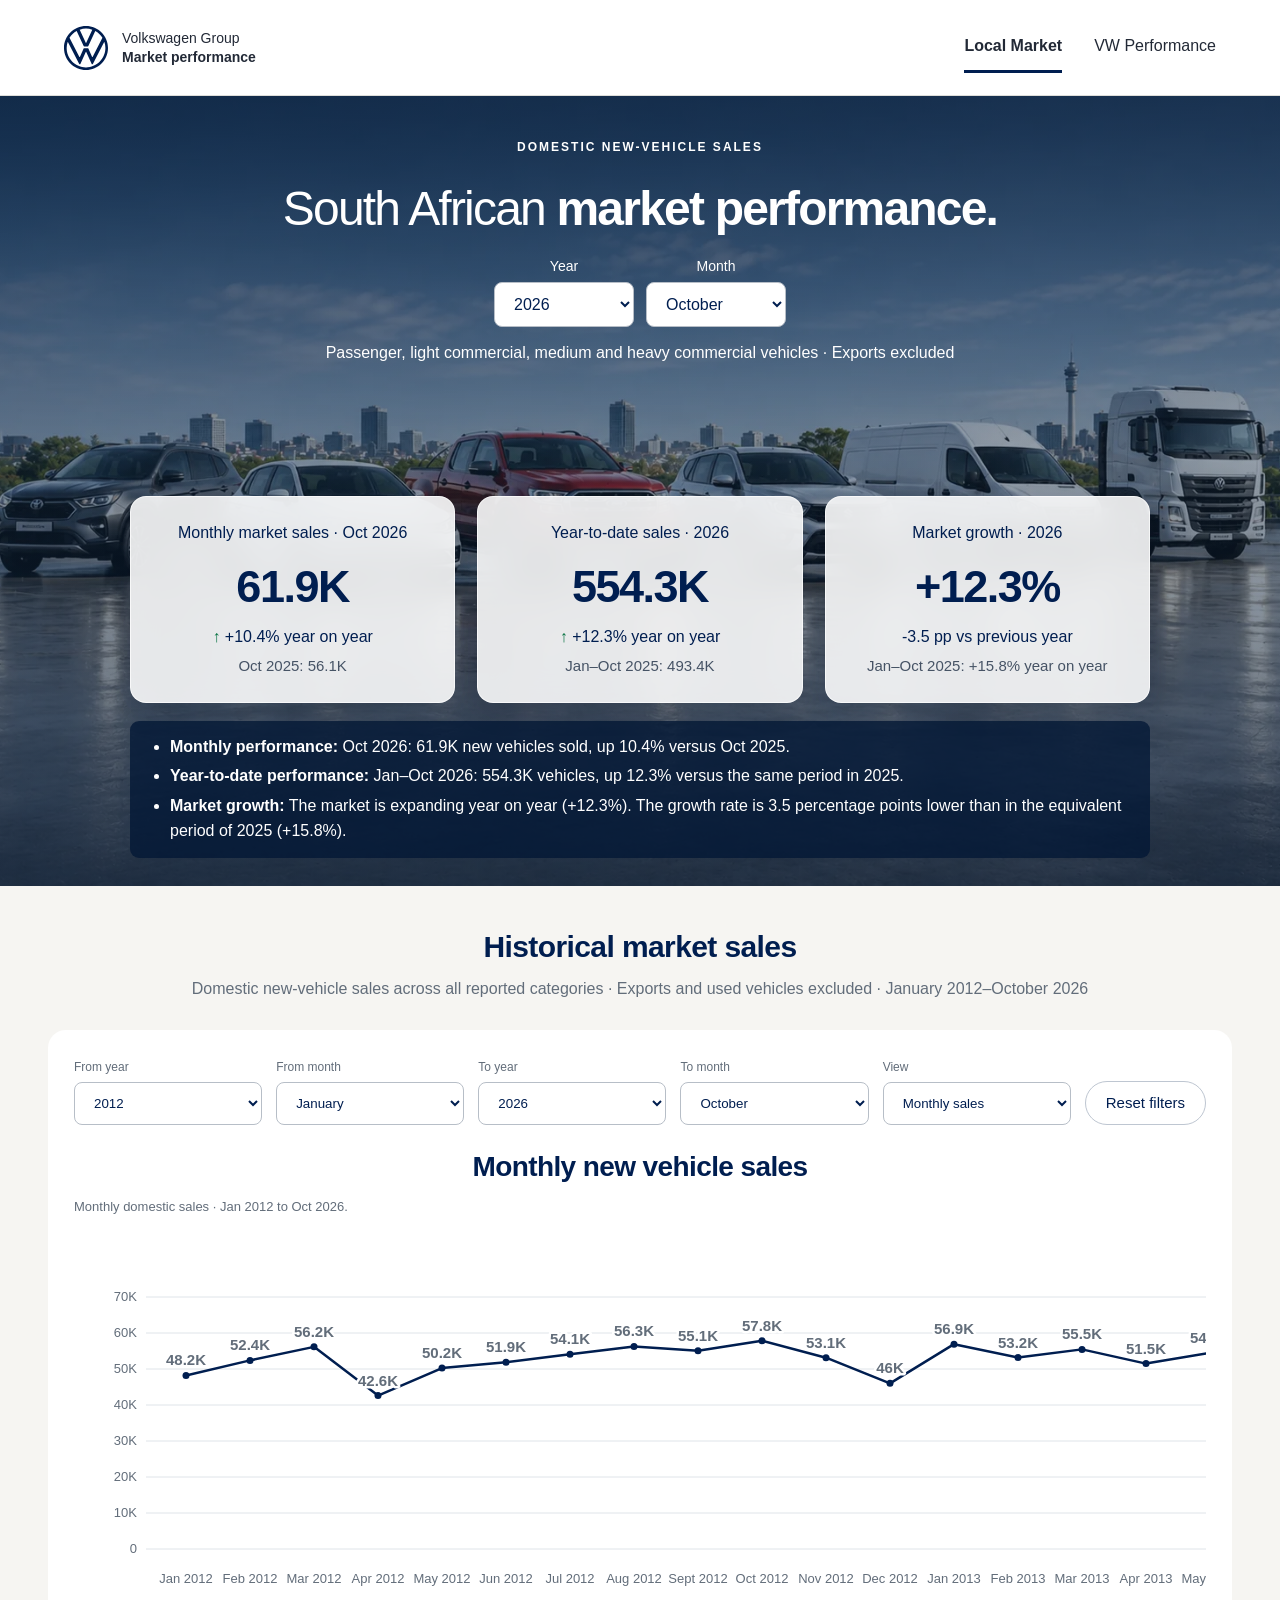
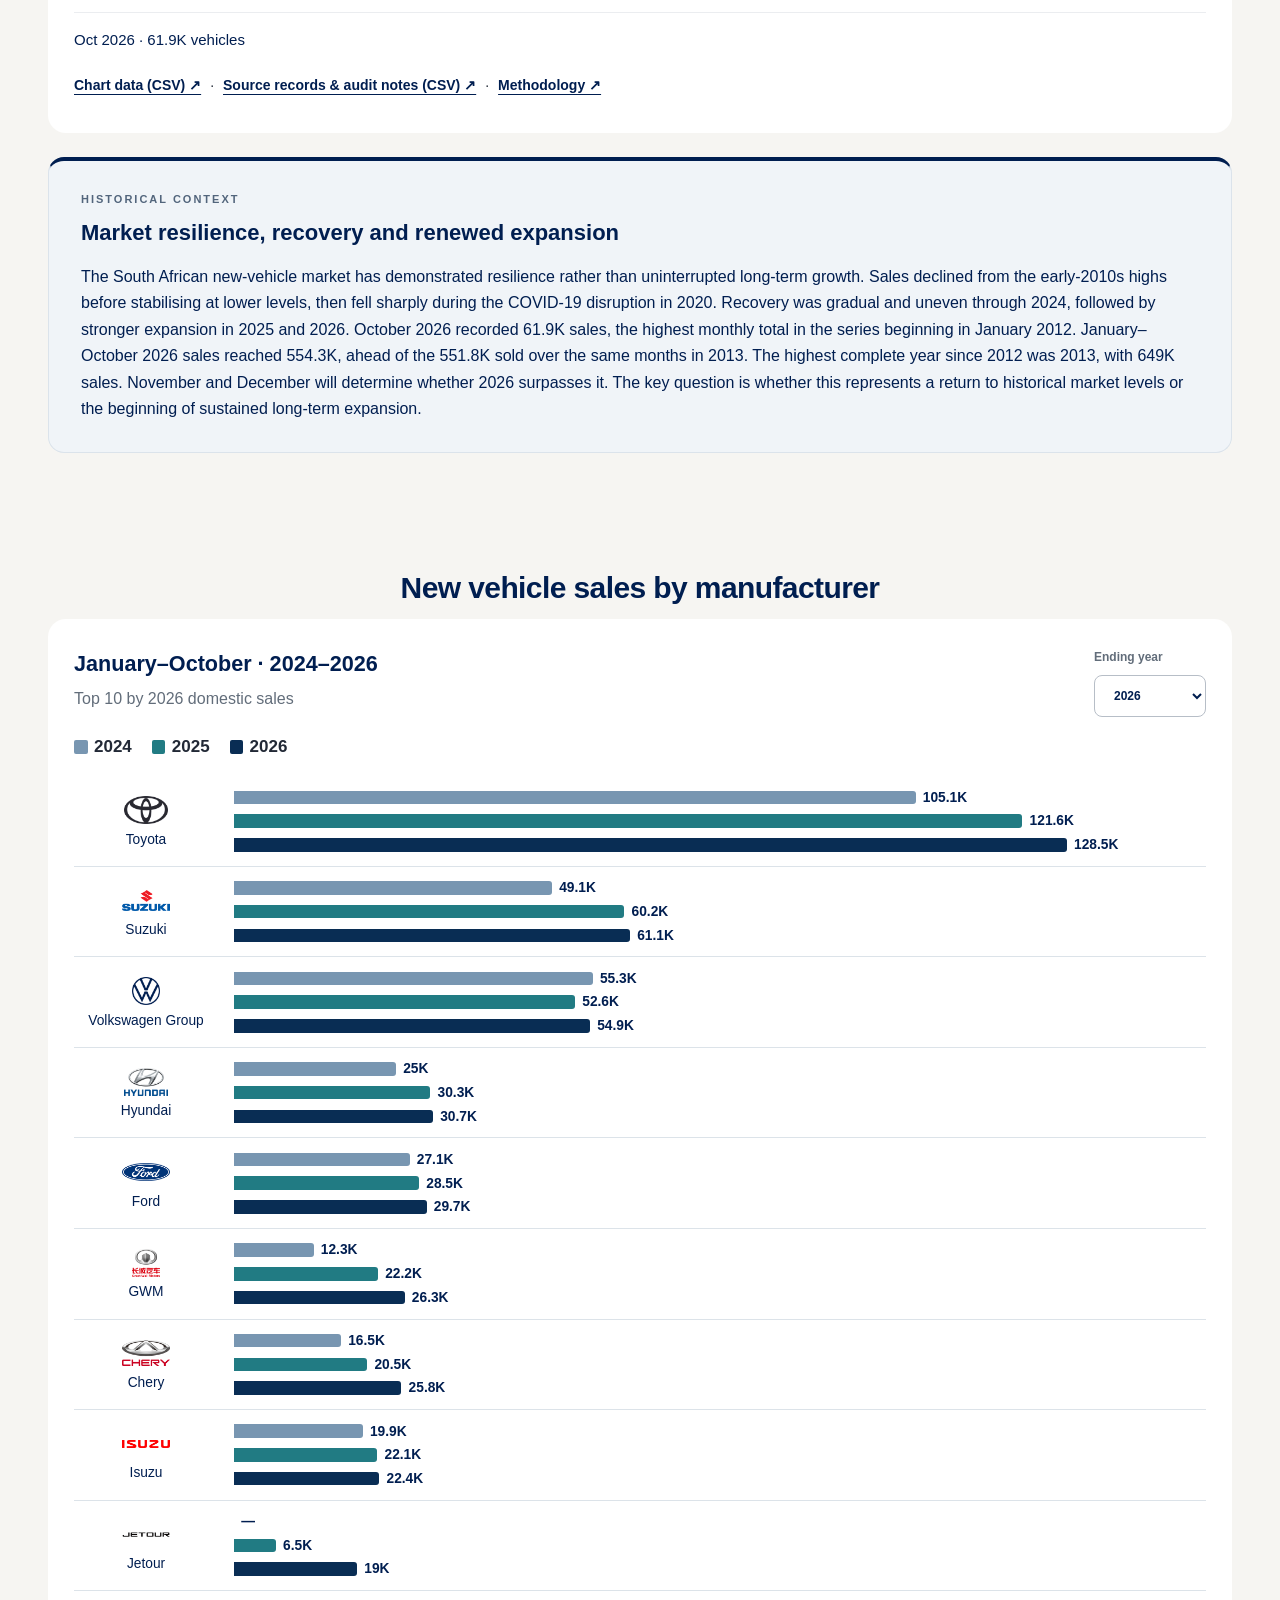
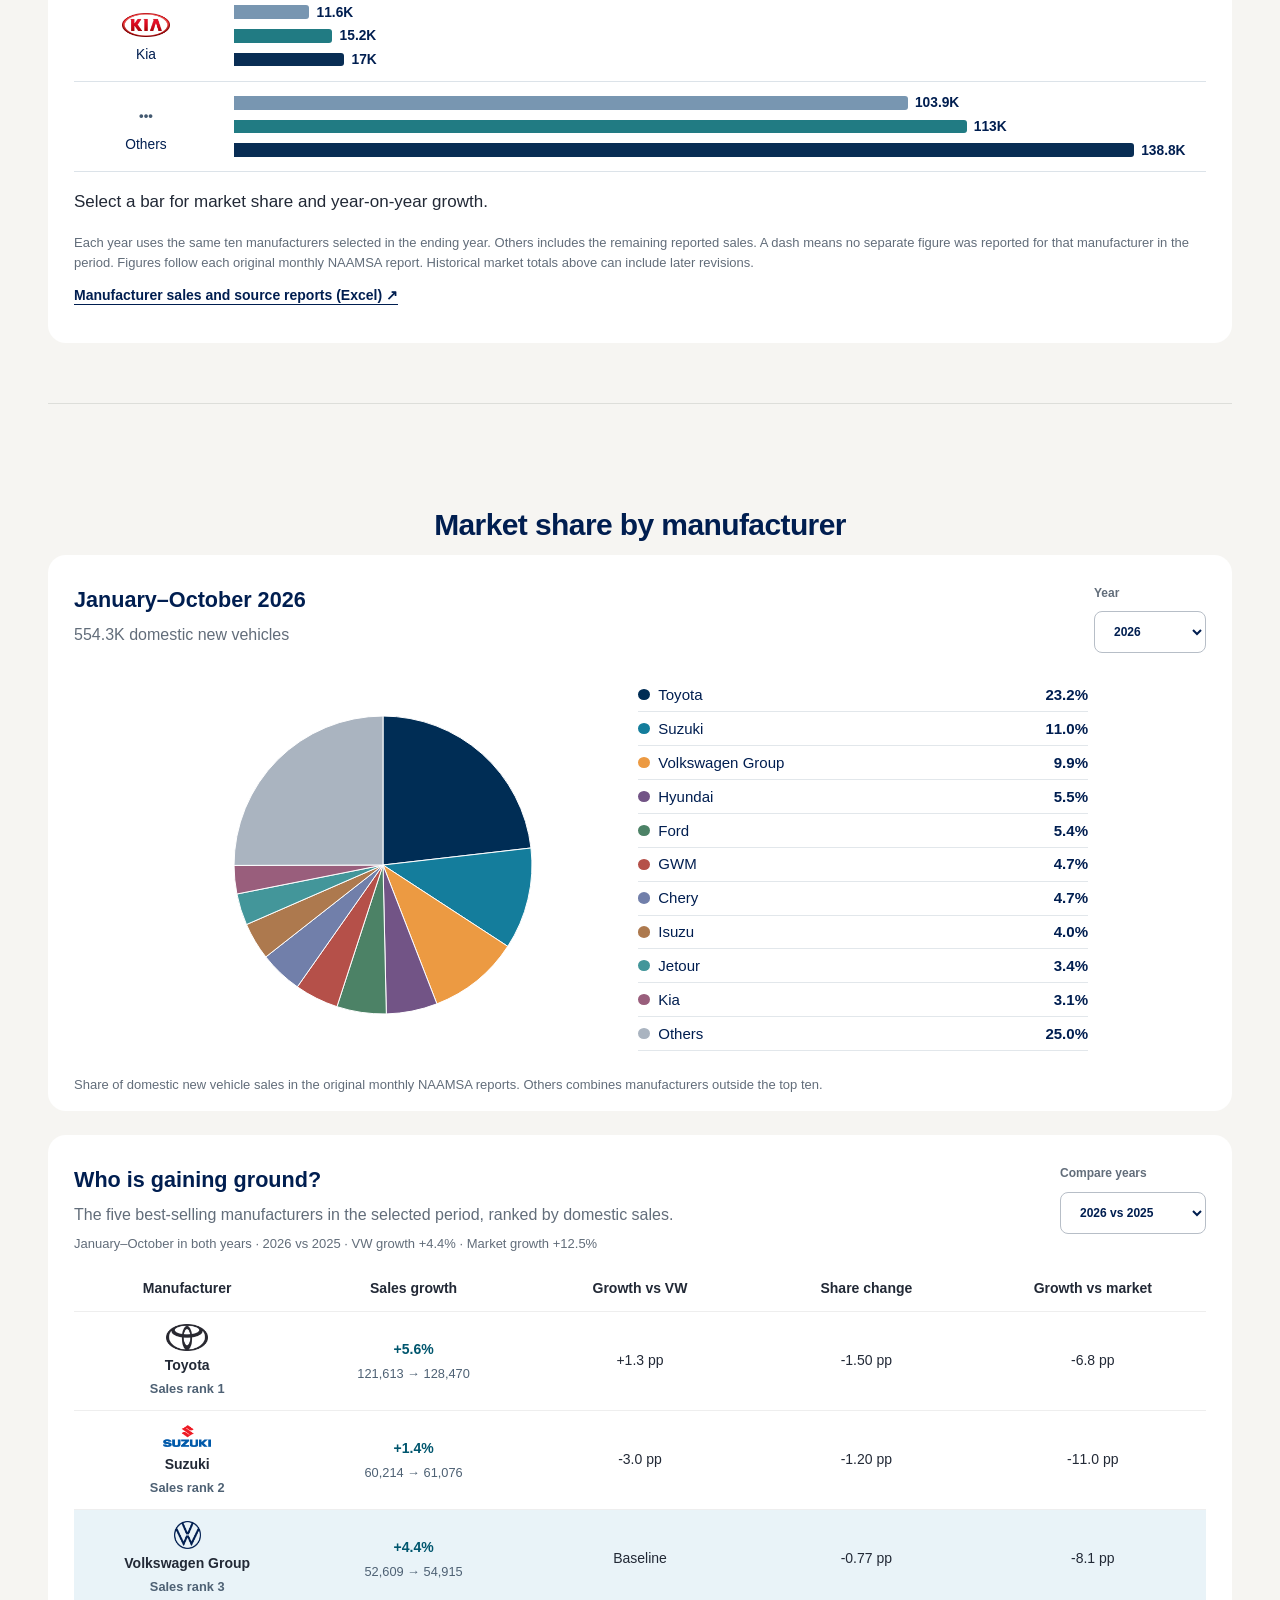
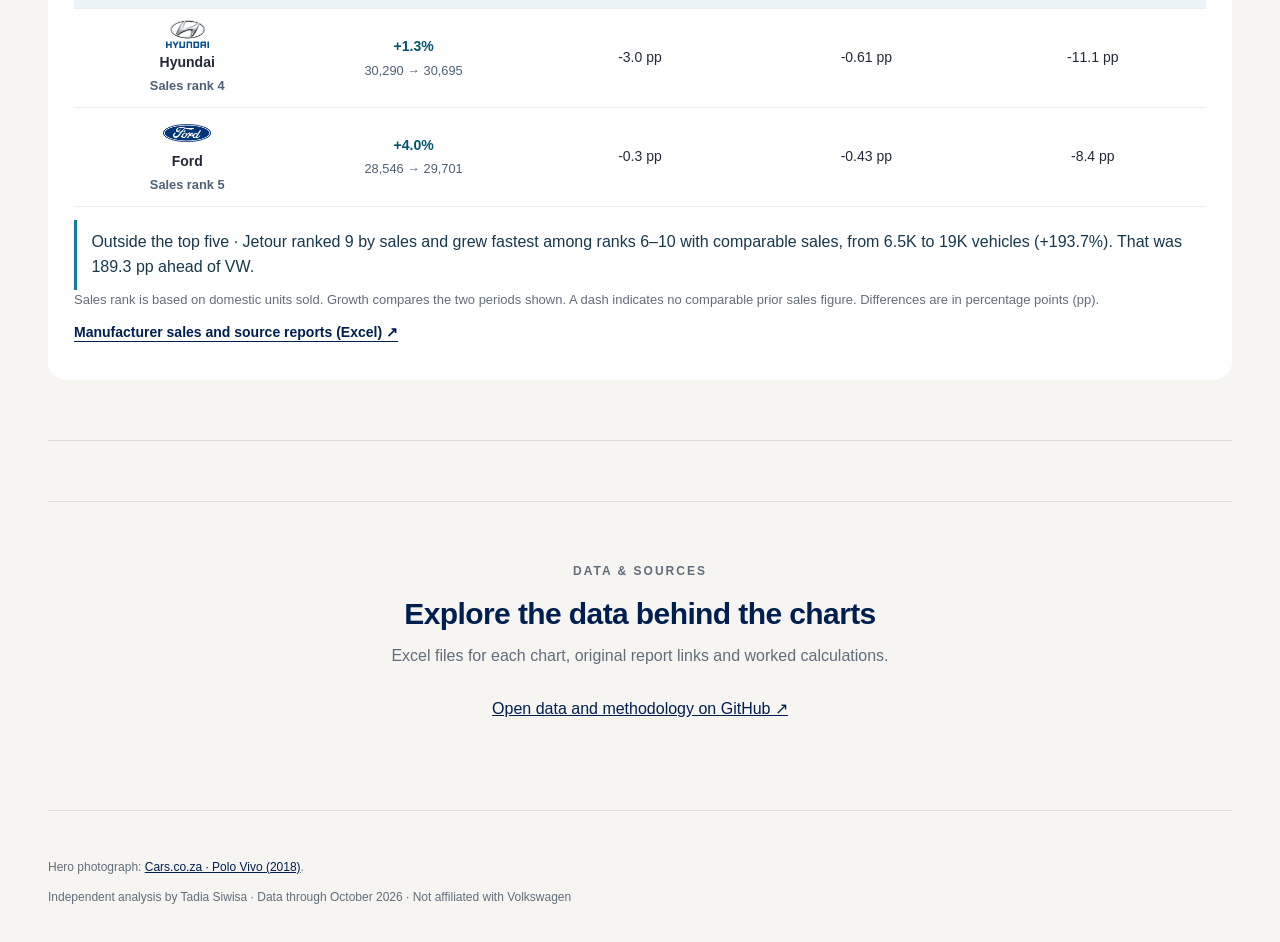
==== dashboard/index.html @ 86c9a6d9 "Refresh the chart script URL for the annual label update" ====
<!DOCTYPE html>

<html lang="en"><head><meta charset="utf-8"/><meta content="width=device-width,initial-scale=1" name="viewport"/><title>Volkswagen Group SA | Domestic sales</title><meta content="South African domestic vehicle sales dashboard, January–October 2025 and 2026." name="description"/><link href="style.css?v=20261116-r7" rel="stylesheet"/><link href="market.css?v=20261120-r2" rel="stylesheet"/><link rel="stylesheet" href="manufacturers.css?v=three-years"/><link rel="stylesheet" href="local-share.css?v=2"/></head><body>
<header><a class="identity" href="#market"><img alt="Volkswagen" class="vw-mark" height="44" src="assets/vw-logo.svg" width="44"/><span>Volkswagen Group<br/><b>Market performance</b></span></a><nav aria-label="Dashboard views"><a class="active" href="#market" id="localTab">Local Market</a><a href="#overview" id="vwTab">VW Performance</a></nav></header>
<main><section id="market" aria-labelledby="marketTitle"><div class="intro market-hero"><div class="eyebrow">DOMESTIC NEW-VEHICLE SALES</div><div class="heading"><h1 id="marketTitle">South African <strong>market performance.</strong></h1></div><label class="market-month-label">KPI month<select id="marketMonth" aria-label="Market KPI month"></select></label><p class="scope">Passenger, light commercial, medium and heavy commercial vehicles · Exports excluded</p><div id="marketKpis" class="kpis" aria-live="polite"></div><ul id="marketTakeaway" class="takeaway" aria-live="polite"></ul></div><h2 class="market-section-heading">Historical market sales</h2><p class="sub market-description">Domestic new-vehicle sales across all reported categories · Exports and used vehicles excluded · January 2012–October 2026</p><div class="chart-card" id="marketPanel"><div class="market-controls"><label>From year<select id="marketStart" aria-label="Market start year"></select></label><label>From month<select id="marketStartMonth" aria-label="Market start month"></select></label><label>To year<select id="marketEnd" aria-label="Market end year"></select></label><label>To month<select id="marketEndMonth" aria-label="Market end month"></select></label><label>View<select id="marketMode"><option value="monthly">Monthly sales</option><option value="annual">Annual sales</option></select></label><button type="button" id="marketReset">Reset filters</button></div><h2 id="marketChartTitle" class="chart-title">Monthly new vehicle sales</h2><p class="source" id="marketChartNote">Loading historical data…</p><div id="marketChart" class="chart" aria-label="Historical market sales chart"></div><p id="marketReadout" class="readout" aria-live="polite">Select a chart observation for its exact value.</p><p class="chart-data-link"><a href="assets/market-sales-2012-2026.csv" download>Chart data (CSV) ↗</a> · <a href="assets/market-provenance-2012-2026.csv" download>Source records &amp; audit notes (CSV) ↗</a> · <a href="https://github.com/Tadia-Siwisa/VW-Peformance-Dashboard/blob/main/notes/Methodology.md#9-historical-all-market-working-series-20122026">Methodology ↗</a></p></div><aside class="insight-tile sales-insights"><div class="eyebrow">HISTORICAL CONTEXT</div><h3>Market resilience, recovery and renewed expansion</h3><p>The South African new-vehicle market has demonstrated resilience rather than uninterrupted long-term growth. Sales declined from the early-2010s highs before stabilising at lower levels, then fell sharply during the COVID-19 disruption in 2020. Recovery was gradual and uneven through 2024, followed by stronger expansion in 2025 and 2026. October 2026 recorded 61.9K sales, the highest monthly total in the series beginning in January 2012. January–October 2026 sales reached 554.3K, ahead of the 551.8K sold over the same months in 2013. The highest complete year since 2012 was 2013, with 649K sales. November and December will determine whether 2026 surpasses it. The key question is whether this represents a return to historical market levels or the beginning of sustained long-term expansion.</p></aside>
<section id="manufacturers" aria-labelledby="manufacturerTitle">
  <h2 class="market-section-heading" id="manufacturerTitle">New vehicle sales by manufacturer</h2>
  <div class="chart-card manufacturer-card">
    <div class="manufacturer-controls">
      <div><h3 id="manufacturerPeriod">Domestic new vehicle sales</h3><p id="manufacturerTotal" class="sub" aria-live="polite"></p></div>
      <label for="manufacturerYear">Ending year<select id="manufacturerYear" disabled></select></label>
    </div>
    <div id="manufacturerLegend" aria-label="Comparison years"></div>
    <ol id="manufacturerBars" aria-label="Top ten manufacturers by domestic sales, followed by Others"></ol>
    <p id="manufacturerDetail" aria-live="polite"></p>
    <p class="source">Each year uses the same ten manufacturers selected in the ending year. Others includes the remaining reported sales. A dash means no separate figure was reported for that manufacturer in the period. Figures follow each original monthly NAAMSA report. Historical market totals above can include later revisions.</p>
    <p class="chart-data-link"><a href="assets/manufacturer-sales.xlsx" download>Manufacturer sales and source reports (Excel) ↗</a></p>
  </div>
</section>
<section id="share" aria-labelledby="localShareTitle">
  <h2 id="localShareTitle" class="market-section-heading">Market share by manufacturer</h2>
  <div class="chart-card">
    <div class="manufacturer-controls"><div><h3 id="sharePeriod">Domestic market share</h3><p class="sub" id="shareTotal" aria-live="polite"></p></div><label for="shareYear">Year<select id="shareYear" disabled></select></label></div>
    <div class="share-layout"><svg id="localPie" viewBox="0 0 200 200" role="img"></svg><ul id="localShareLegend" aria-label="Manufacturer shares and sales"></ul></div>
    <p class="source">Share of domestic new vehicle sales in the original monthly NAAMSA reports. Others combines manufacturers outside the top ten.</p>
  </div>
  <div id="competitors" class="chart-card gaining-card">
    <div class="manufacturer-controls"><div><h3>Who is gaining ground?</h3><p class="sub">The five best-selling manufacturers in the selected period, ranked by domestic sales.</p></div><label for="gainingYears">Compare years<select id="gainingYears" disabled></select></label></div>
    <p class="source" id="gainingBenchmark" aria-live="polite"></p>
    <div class="growth-table-scroll"><table id="gainingTable"><thead><tr><th scope="col">Manufacturer</th><th scope="col">Sales growth</th><th scope="col">Growth vs VW</th><th scope="col">Share change</th><th scope="col">Growth vs market</th></tr></thead><tbody></tbody></table></div>
    <p id="competitorWatch" class="source" aria-live="polite"></p>
    <p class="source">Sales rank is based on domestic units sold. Growth compares the two periods shown. A dash indicates no comparable prior sales figure. Differences are in percentage points (pp).</p>
    <p class="chart-data-link"><a href="assets/manufacturer-sales.xlsx" download>Manufacturer sales and source reports (Excel) ↗</a></p>
  </div>
</section></section>
<section class="intro" id="overview"><div class="eyebrow">SOUTH AFRICA · DOMESTIC NEW-VEHICLE SALES</div><div class="heading"><h1>Current <strong>performance.</strong></h1><div class="year-controls"><label>Year <select id="vwKpiYear"></select></label><label>Month <select id="month" aria-label="KPI month"></select></label></div></div><p class="scope">Passenger, light commercial and commercial vehicles · Exports excluded</p><div class="kpis" id="kpis"></div><ul aria-live="polite" class="takeaway" id="takeaway"></ul></section>
<div class="jump"><a href="#sales">Sales trend</a><a href="#models">Models</a><a href="#growth">Growth</a><a href="#competitors">Competitor growth</a><a href="#conclusion">Conclusion</a></div>
<section id="sales"><div class="eyebrow">01 / OVERALL PERFORMANCE</div><div class="chart-card"><h2 class="chart-title">Monthly domestic sales</h2><p class="sub">Volkswagen Group SA domestic new-vehicle sales · Passenger, light commercial and commercial vehicles · Exports excluded</p><div class="year-controls"><label id="vwSalesYearLabel">Year <select id="vwSalesYear"></select></label></div><p class="source" id="salesModeNote"></p><div class="chart" id="salesChart"></div><p aria-live="polite" id="salesReadout"></p><p class="chart-data-link"><a href="assets/manufacturer-sales.xlsx" download>Data sources <span aria-hidden="true">↗</span></a> <span class="chart-data-hint">Excel (.xlsx)</span></p></div><aside aria-labelledby="salesInsightsTitle" class="insight-tile sales-insights">
<div class="eyebrow">2026 INSIGHTS · COMPARED WITH 2025</div>
<div class="insight-summary"><div><h3 id="salesInsightsTitle">A weaker start, but more vehicles sold overall</h3><p>Volkswagen Group SA sold <strong>54.9K vehicles</strong> in January–October 2026, compared with <strong>52.6K</strong> in 2025. Gains from March onward more than offset the January–February shortfall.</p></div><div class="insight-stat"><strong>+4.4%</strong><span>January–October sales</span><small>2.3K more vehicles</small></div></div>
<div class="insight-explanations">
<article><span class="insight-label">JANUARY · POSSIBLE CONTEXT</span><h4>Why was 2025’s starting point stronger?</h4><p>VW entered 2025 with a recently refreshed range and lower interest rates following late-2024 cuts. These could have supported purchases, but their contribution to January sales is unquantified. The weaker January 2026 start remains unexplained.</p><a href="https://www.vw.co.za/en/volkswagen-experience/newsroom/volkswagen-introduces-refreshed-polo-vivo.html" rel="noopener" target="_blank">VW product update ↗</a> <a href="https://www.resbank.co.za/en/home/publications/publication-detail-pages/statements/monetary-policy-statements/2024/Statement-of-the-Monetary-Policy-Committee-September-20241" rel="noopener" target="_blank">SARB decision ↗</a></article>
<article><span class="insight-label">APRIL · SUPPORTED CONTEXT</span><h4>Why does April stand out?</h4><p>Public holidays reduce selling opportunities; naamsa documented fewer selling days in April 2025. VW also paused Kariega production from 14 April to 12 May 2025. The shutdown may have compounded the low sales level, but its domestic-sales impact is not established.</p><a href="https://raw.githubusercontent.com/Tadia-Siwisa/VW-Peformance-Dashboard/main/data/charts/03_Growth_comparison_2024-2026.xlsx" download>Domestic sales Excel data ↗</a> <a href="https://www.vw.co.za/en/volkswagen-experience/newsroom/plant-kariega-to-undergo-preparations-for-ao-suv-entry-production.html" rel="noopener" target="_blank">VW shutdown announcement ↗</a></article>
</div>
<p class="insight-footnote">Checked against naamsa’s January–October 2025 and 2026 reports on 11 November 2026. Totals sum verified, as-published monthly VW sales. <a href="https://github.com/Tadia-Siwisa/VW-Peformance-Dashboard/blob/main/notes/Methodology.md">Verification and revision notes ↗</a></p>
</aside>
<div class="chart-card" id="annual-sales"><h2 class="chart-title">Annual domestic sales</h2><p class="sub">Volkswagen Group SA · Full calendar years · Exports excluded</p><div class="chart" id="annualSalesChart"></div><p aria-live="polite" id="annualSalesReadout"></p><p class="source">April 2020 contributes zero VW sales. Other manufacturers account for all 574 domestic sales reported that month.</p></div>
<aside aria-labelledby="annualInsightsTitle" class="insight-tile sales-insights">
<div class="eyebrow">ANNUAL SALES · 2012–2025</div>
<div class="insight-summary"><div><h3 id="annualInsightsTitle">Domestic sales fell each year after the 2021 rebound</h3><p>VW Group SA sold <strong>71.6K vehicles in 2021</strong>, up from 63.5K in 2020. Sales then fell for four consecutive years, reaching <strong>63.7K in 2025</strong>, just 185 vehicles above the 2020 total.</p></div><div class="insight-stat"><strong>−41.3%</strong><span>2025 sales versus 2012</span><small>44.7K fewer vehicles</small></div></div>
<p>Over the same period, total market sales fell 4.3%, from 623.9K vehicles in 2012 to 597.1K in 2025. VW’s share fell from 17.37% to 10.66%.</p>
<details><summary>View sales and market share by year</summary><div style="overflow-x:auto"><table style="width:100%;text-align:right;font-variant-numeric:tabular-nums"><thead><tr><th scope="col">Year</th><th scope="col">VW sales</th><th scope="col">Market sales</th><th scope="col">VW share</th></tr></thead><tbody><tr><th scope="row">2012</th><td>108,385</td><td>623,913</td><td>17.37%</td></tr><tr><th scope="row">2013</th><td>111,723</td><td>648,953</td><td>17.22%</td></tr><tr><th scope="row">2014</th><td>107,809</td><td>644,414</td><td>16.73%</td></tr><tr><th scope="row">2015</th><td>98,180</td><td>617,681</td><td>15.89%</td></tr><tr><th scope="row">2016</th><td>86,575</td><td>547,545</td><td>15.81%</td></tr><tr><th scope="row">2017</th><td>86,960</td><td>557,702</td><td>15.59%</td></tr><tr><th scope="row">2018</th><td>89,886</td><td>552,227</td><td>16.28%</td></tr><tr><th scope="row">2019</th><td>89,352</td><td>536,611</td><td>16.65%</td></tr><tr><th scope="row">2020</th><td>63,482</td><td>380,206</td><td>16.70%</td></tr><tr><th scope="row">2021</th><td>71,577</td><td>464,493</td><td>15.41%</td></tr><tr><th scope="row">2022</th><td>69,801</td><td>529,558</td><td>13.18%</td></tr><tr><th scope="row">2023</th><td>67,456</td><td>531,764</td><td>12.69%</td></tr><tr><th scope="row">2024</th><td>66,486</td><td>515,873</td><td>12.89%</td></tr><tr><th scope="row">2025</th><td>63,667</td><td>597,131</td><td>10.66%</td></tr></tbody></table></div></details>
</aside></section>
<section id="models"><div class="eyebrow">02 / MODEL PERFORMANCE</div><h2>Sales by model</h2><p class="sub">January–October · 2025 versus 2026 · Domestic vehicles sold</p><div class="model-controls"><span>Swipe or use the arrows to explore models</span><div><button aria-label="Previous models" id="modelPrev" type="button"><svg viewBox="0 0 24 24" width="22" height="22" aria-hidden="true"><path d="M19 12H5m7-7-7 7 7 7" fill="none" stroke="currentColor" stroke-width="1.7" stroke-linecap="round" stroke-linejoin="round"/></svg></button><button aria-label="Next models" id="modelNext" type="button"><svg viewBox="0 0 24 24" width="22" height="22" aria-hidden="true"><path d="M5 12h14m-7-7 7 7-7 7" fill="none" stroke="currentColor" stroke-width="1.7" stroke-linecap="round" stroke-linejoin="round"/></svg></button></div></div><p class="source model-limits">Compiled public model figures; the Amarok baseline discrepancy remains unresolved. Select a model figure or Sources to download its numerical input workbook.</p><p class="chart-data-link"><a href="https://raw.githubusercontent.com/Tadia-Siwisa/VW-Peformance-Dashboard/main/data/charts/02_Model_sales_2025-2026.xlsx" download>Chart data <span aria-hidden="true">↗</span></a> <a href="https://raw.githubusercontent.com/Tadia-Siwisa/VW-Peformance-Dashboard/main/data/charts/02_Model_source_inputs_2025-2026.xlsx" download>Data sources <span aria-hidden="true">↗</span></a> <span class="chart-data-hint">Excel (.xlsx)</span></p><div aria-label="Sales by model carousel" class="model-grid" role="region" tabindex="0"><article class="model-card"><span class="top-seller" title="Highest sales among the four models shown">Top seller</span><img alt="Volkswagen Polo Vivo" height="260" loading="lazy" src="assets/polo-vivo.png" width="432"/><h3>Polo Vivo</h3><div class="model-years"><div><span>2025 sales</span><strong><a href="https://raw.githubusercontent.com/Tadia-Siwisa/VW-Peformance-Dashboard/main/data/charts/02_Model_source_inputs_2025-2026.xlsx" download>21.2K</a></strong></div><div><span>2026 sales</span><strong><a href="https://raw.githubusercontent.com/Tadia-Siwisa/VW-Peformance-Dashboard/main/data/charts/02_Model_source_inputs_2025-2026.xlsx" download>22.8K</a></strong></div></div><div class="model-change">Year-on-year change <b class="positive"><a href="https://raw.githubusercontent.com/Tadia-Siwisa/VW-Peformance-Dashboard/main/data/charts/02_Model_source_inputs_2025-2026.xlsx" download>+7.7%</a></b></div><p class="model-status">Passenger hatch; excludes Vivo-Xpress</p><a class="model-source" href="https://raw.githubusercontent.com/Tadia-Siwisa/VW-Peformance-Dashboard/main/data/charts/02_Model_source_inputs_2025-2026.xlsx" download title="Download Excel with model input observations and calculations">Sources</a></article><article class="model-card"><img alt="Volkswagen Polo" height="260" loading="lazy" src="assets/polo.webp" width="432"/><h3>Polo</h3><div class="model-years"><div><span>2025 sales</span><strong><a href="https://raw.githubusercontent.com/Tadia-Siwisa/VW-Peformance-Dashboard/main/data/charts/02_Model_source_inputs_2025-2026.xlsx" download>7.9K</a></strong></div><div><span>2026 sales</span><strong><a href="https://raw.githubusercontent.com/Tadia-Siwisa/VW-Peformance-Dashboard/main/data/charts/02_Model_source_inputs_2025-2026.xlsx" download>8.3K</a></strong></div></div><div class="model-change">Year-on-year change <b class="positive"><a href="https://raw.githubusercontent.com/Tadia-Siwisa/VW-Peformance-Dashboard/main/data/charts/02_Model_source_inputs_2025-2026.xlsx" download>+5.1%</a></b></div><p class="model-status">Hatchback; excludes Polo Sedan</p><a class="model-source" href="https://raw.githubusercontent.com/Tadia-Siwisa/VW-Peformance-Dashboard/main/data/charts/02_Model_source_inputs_2025-2026.xlsx" download title="Download Excel with model input observations and calculations">Sources</a></article><article class="model-card"><img alt="Volkswagen T-Cross" height="260" loading="lazy" src="assets/t-cross.webp" width="432"/><h3>T-Cross</h3><div class="model-years"><div><span>2025 sales</span><strong><a href="https://raw.githubusercontent.com/Tadia-Siwisa/VW-Peformance-Dashboard/main/data/charts/02_Model_source_inputs_2025-2026.xlsx" download>5.6K</a></strong></div><div><span>2026 sales</span><strong><a href="https://raw.githubusercontent.com/Tadia-Siwisa/VW-Peformance-Dashboard/main/data/charts/02_Model_source_inputs_2025-2026.xlsx" download>5.6K</a></strong></div></div><div class="model-change">Year-on-year change <b class="negative"><a href="https://raw.githubusercontent.com/Tadia-Siwisa/VW-Peformance-Dashboard/main/data/charts/02_Model_source_inputs_2025-2026.xlsx" download>-0.6%</a></b></div><p class="model-status">Passenger SUV</p><a class="model-source" href="https://raw.githubusercontent.com/Tadia-Siwisa/VW-Peformance-Dashboard/main/data/charts/02_Model_source_inputs_2025-2026.xlsx" download title="Download Excel with model input observations and calculations">Sources</a></article><article class="model-card"><img alt="Volkswagen Amarok" height="260" loading="lazy" src="assets/amarok.webp" width="432"/><h3>Amarok</h3><div class="model-years"><div><span>2025 sales</span><strong><a href="https://raw.githubusercontent.com/Tadia-Siwisa/VW-Peformance-Dashboard/main/data/charts/02_Model_source_inputs_2025-2026.xlsx" download>3.3K</a></strong></div><div><span>2026 sales</span><strong><a href="https://raw.githubusercontent.com/Tadia-Siwisa/VW-Peformance-Dashboard/main/data/charts/02_Model_source_inputs_2025-2026.xlsx" download>4.1K</a></strong></div></div><div class="model-change">Year-on-year change <b class="positive"><a href="https://raw.githubusercontent.com/Tadia-Siwisa/VW-Peformance-Dashboard/main/data/charts/02_Model_source_inputs_2025-2026.xlsx" download>+24.4%*</a></b></div><p class="model-status">Light commercial vehicle · revision discrepancy*</p><a class="model-source" href="https://raw.githubusercontent.com/Tadia-Siwisa/VW-Peformance-Dashboard/main/data/charts/02_Model_source_inputs_2025-2026.xlsx" download title="Download Excel with model input observations and calculations">Sources</a></article></div><div class="model-ranking"><h3>Model ranking &amp; contribution</h3><p class="source">January–October · Rank among the four models shown, unchanged in both years. Shares use total Volkswagen Group SA sales.</p><div aria-label="Model sales ranking table" class="tablewrap" role="region" tabindex="0"><table class="model-ranking-table"><thead><tr><th colspan="2"></th><th colspan="2" scope="colgroup">2025</th><th colspan="2" scope="colgroup" class="year-divider">2026</th><th></th></tr><tr><th scope="col" class="rank-col">Rank</th><th scope="col" class="model-col">Model</th><th scope="col">Vehicles</th><th scope="col">Group share</th><th scope="col" class="year-divider">Vehicles</th><th scope="col">Group share</th><th scope="col">Change</th></tr></thead><tbody><tr><td class="rank-col">1</td><th scope="row" class="model-col"><img alt="" class="model-thumb" height="52" loading="lazy" src="assets/polo-vivo.png" width="88"/>Polo Vivo</th><td><a href="https://raw.githubusercontent.com/Tadia-Siwisa/VW-Peformance-Dashboard/main/data/charts/02_Model_source_inputs_2025-2026.xlsx" download title="Download Excel with model input observations and calculations">21 181</a></td><td><a href="https://raw.githubusercontent.com/Tadia-Siwisa/VW-Peformance-Dashboard/main/data/charts/02_Model_sales_2025-2026.xlsx" download>40.3%</a></td><td class="year-divider"><a href="https://raw.githubusercontent.com/Tadia-Siwisa/VW-Peformance-Dashboard/main/data/charts/02_Model_source_inputs_2025-2026.xlsx" download title="Download Excel with model input observations and calculations">22 814</a></td><td><a href="https://raw.githubusercontent.com/Tadia-Siwisa/VW-Peformance-Dashboard/main/data/charts/02_Model_sales_2025-2026.xlsx" download>41.5%</a></td><td class="positive"><a href="https://raw.githubusercontent.com/Tadia-Siwisa/VW-Peformance-Dashboard/main/data/charts/02_Model_source_inputs_2025-2026.xlsx" download>+7.7%</a></td></tr><tr><td class="rank-col">2</td><th scope="row" class="model-col"><img alt="" class="model-thumb" height="52" loading="lazy" src="assets/polo.webp" width="88"/>Polo</th><td><a href="https://raw.githubusercontent.com/Tadia-Siwisa/VW-Peformance-Dashboard/main/data/charts/02_Model_source_inputs_2025-2026.xlsx" download title="Download Excel with model input observations and calculations">7 932</a></td><td><a href="https://raw.githubusercontent.com/Tadia-Siwisa/VW-Peformance-Dashboard/main/data/charts/02_Model_sales_2025-2026.xlsx" download>15.1%</a></td><td class="year-divider"><a href="https://raw.githubusercontent.com/Tadia-Siwisa/VW-Peformance-Dashboard/main/data/charts/02_Model_source_inputs_2025-2026.xlsx" download title="Download Excel with model input observations and calculations">8 336</a></td><td><a href="https://raw.githubusercontent.com/Tadia-Siwisa/VW-Peformance-Dashboard/main/data/charts/02_Model_sales_2025-2026.xlsx" download>15.2%</a></td><td class="positive"><a href="https://raw.githubusercontent.com/Tadia-Siwisa/VW-Peformance-Dashboard/main/data/charts/02_Model_source_inputs_2025-2026.xlsx" download>+5.1%</a></td></tr><tr><td class="rank-col">3</td><th scope="row" class="model-col"><img alt="" class="model-thumb" height="52" loading="lazy" src="assets/t-cross.webp" width="88"/>T-Cross</th><td><a href="https://raw.githubusercontent.com/Tadia-Siwisa/VW-Peformance-Dashboard/main/data/charts/02_Model_source_inputs_2025-2026.xlsx" download title="Download Excel with model input observations and calculations">5 603</a></td><td><a href="https://raw.githubusercontent.com/Tadia-Siwisa/VW-Peformance-Dashboard/main/data/charts/02_Model_sales_2025-2026.xlsx" download>10.7%</a></td><td class="year-divider"><a href="https://raw.githubusercontent.com/Tadia-Siwisa/VW-Peformance-Dashboard/main/data/charts/02_Model_source_inputs_2025-2026.xlsx" download title="Download Excel with model input observations and calculations">5 571</a></td><td><a href="https://raw.githubusercontent.com/Tadia-Siwisa/VW-Peformance-Dashboard/main/data/charts/02_Model_sales_2025-2026.xlsx" download>10.1%</a></td><td class="negative"><a href="https://raw.githubusercontent.com/Tadia-Siwisa/VW-Peformance-Dashboard/main/data/charts/02_Model_source_inputs_2025-2026.xlsx" download>-0.6%</a></td></tr><tr><td class="rank-col">4</td><th scope="row" class="model-col"><img alt="" class="model-thumb" height="52" loading="lazy" src="assets/amarok.webp" width="88"/>Amarok*</th><td><a href="https://raw.githubusercontent.com/Tadia-Siwisa/VW-Peformance-Dashboard/main/data/charts/02_Model_source_inputs_2025-2026.xlsx" download title="Download Excel with model input observations and calculations">3 291</a></td><td><a href="https://raw.githubusercontent.com/Tadia-Siwisa/VW-Peformance-Dashboard/main/data/charts/02_Model_sales_2025-2026.xlsx" download>6.3%</a></td><td class="year-divider"><a href="https://raw.githubusercontent.com/Tadia-Siwisa/VW-Peformance-Dashboard/main/data/charts/02_Model_source_inputs_2025-2026.xlsx" download title="Download Excel with model input observations and calculations">4 093</a></td><td><a href="https://raw.githubusercontent.com/Tadia-Siwisa/VW-Peformance-Dashboard/main/data/charts/02_Model_sales_2025-2026.xlsx" download>7.5%</a></td><td class="positive"><a href="https://raw.githubusercontent.com/Tadia-Siwisa/VW-Peformance-Dashboard/main/data/charts/02_Model_source_inputs_2025-2026.xlsx" download>+24.4%*</a></td></tr><tr class="model-residual"><td class="rank-col">—</td><th scope="row" class="model-col">Other / unitemised Group sales</th><td><a href="https://raw.githubusercontent.com/Tadia-Siwisa/VW-Peformance-Dashboard/main/data/charts/02_Model_source_inputs_2025-2026.xlsx" download>14 602</a></td><td><a href="https://raw.githubusercontent.com/Tadia-Siwisa/VW-Peformance-Dashboard/main/data/charts/02_Model_sales_2025-2026.xlsx" download>27.8%</a></td><td class="year-divider"><a href="https://raw.githubusercontent.com/Tadia-Siwisa/VW-Peformance-Dashboard/main/data/charts/02_Model_source_inputs_2025-2026.xlsx" download>14 101</a></td><td><a href="https://raw.githubusercontent.com/Tadia-Siwisa/VW-Peformance-Dashboard/main/data/charts/02_Model_sales_2025-2026.xlsx" download>25.7%</a></td><td>—</td></tr><tr class="model-total"><td class="rank-col">—</td><th scope="row" class="model-col">Volkswagen Group SA total</th><td><a href="https://raw.githubusercontent.com/Tadia-Siwisa/VW-Peformance-Dashboard/main/data/charts/02_Model_source_inputs_2025-2026.xlsx" download>52 609</a></td><td><a href="https://raw.githubusercontent.com/Tadia-Siwisa/VW-Peformance-Dashboard/main/data/charts/02_Model_source_inputs_2025-2026.xlsx" download>100%</a></td><td class="year-divider"><a href="https://raw.githubusercontent.com/Tadia-Siwisa/VW-Peformance-Dashboard/main/data/charts/02_Model_source_inputs_2025-2026.xlsx" download>54 915</a></td><td><a href="https://raw.githubusercontent.com/Tadia-Siwisa/VW-Peformance-Dashboard/main/data/charts/02_Model_source_inputs_2025-2026.xlsx" download>100%</a></td><td><a href="https://raw.githubusercontent.com/Tadia-Siwisa/VW-Peformance-Dashboard/main/data/charts/02_Model_source_inputs_2025-2026.xlsx" download>+4.4%</a></td></tr></tbody></table></div><p class="source">Other / unitemised includes Audi, commercial vehicles and models without comparable totals.</p></div><aside class="insight-tile sales-insights"><div class="eyebrow">2026 · COMPARED WITH 2025</div><h3>Polo Vivo drives the largest gain among these models</h3><p>Polo Vivo added 1.6K sales, the largest increase among the four models shown, and sold about 2.7 times as many vehicles as Polo hatch in 2026. Polo also grew, while T-Cross was broadly flat. Amarok’s increase is provisional because its sources use different baselines.</p></aside></section>
<section id="growth"><div class="eyebrow">03 / GROWTH &amp; MARKET CONTEXT</div><div class="chart-card"><h2 class="chart-title">Year-on-year sales growth: Volkswagen Group South Africa versus the market</h2><p class="sub" id="growthSubtitle">January–October 2026 · Each point compares sales with the same month in 2025.</p><div class="growth-controls"><label for="growthPeriod">Choose years to compare</label><select id="growthPeriod"></select></div><p class="month-help">Select a month name or a point to see its growth rate and vehicle sales below.</p><div class="legend" id="growthLegend"></div><div class="chart" id="growthChart"></div><p class="chart-data-link"><a href="assets/growth-2012-2026.xlsx" download>Data sources <span aria-hidden="true">↗</span></a> <span class="chart-data-hint">Excel (.xlsx)</span></p><div aria-live="polite" class="readout" id="growthReadout">Select a month to compare growth rates.</div></div><aside aria-labelledby="growthInsightsTitle" class="insight-tile sales-insights">
<div class="eyebrow">JANUARY–OCTOBER 2026 · VERSUS 2025</div>
<h3 id="growthInsightsTitle">Sales grew, but did not keep pace with the market</h3><p>Sales grew <strong>4.4%</strong> from January to October 2026 compared with the same period in 2025, while the total market grew <strong>12.3%</strong>.</p><p>Sales growth outpaced the market in April and May, but lagged behind from June onward.</p></aside><p class="source">Sources: <a href="assets/growth-2012-2026.xlsx" download>Year-on-year growth Excel data (.xlsx) ↗</a></p></section>

<section id="conclusion" aria-labelledby="conclusionTitle"><div class="eyebrow">04 / CONCLUSION</div><aside class="insight-tile sales-insights conclusion-tile"><h2 id="conclusionTitle">Volkswagen is growing, but falling behind the market’s pace</h2><p>Across January–October 2026, Volkswagen Group SA sold <strong>4.4% more vehicles</strong> than in the same months of 2025, while the market grew <strong>12.3%</strong>. Its share of January–October sales fell from <strong>10.66% in 2025 to 9.91% in 2026</strong>, a decline of 0.76 percentage points. Volkswagen outgrew the market in only April and May. Those gains may partly reflect a weaker 2025 comparison base: Kariega’s production shutdown fell in April–May 2025, although its effect on domestic sales has not been established.</p><h3>Year-end market forecast</h3><p>With 554.3K vehicles sold through October, the November 2026 outlook projects <strong>58.5K market sales in November</strong> and <strong>53K in December</strong>. That would bring the full year to <strong>665.8K vehicles</strong>, up 11.5% from 2025. The model underpredicted both months in each of five historical year-end tests.</p><p><a href="assets/VW_South_Africa_Market_Outlook.pdf">Read the two-page market outlook and recommendations (PDF)</a></p><div class="insight-explanations"><article><span class="insight-label">BUSINESS IMPLICATION</span><h4>Sales growth alone is not enough to hold market share</h4><p>Volkswagen sold more vehicles, but accounted for a smaller share of the expanding market. To maintain its share, its sales need to grow at least as fast as the market. October’s share losses also affected Toyota and Suzuki, while Chery and the remaining manufacturers combined gained share. The business question is where the additional sales are happening and how Volkswagen can compete for them. These figures do not establish why buyers chose other brands.</p></article><article><span class="insight-label">RECOMMENDED NEXT STEP</span><h4>Identify where growth is happening, then understand the buyer</h4><p>Identify which rival models and vehicle categories account for the additional sales over the same period. Then compare the Polo Vivo and Polo with alternatives that meet similar buyer needs and budgets, looking at price, features and what buyers value. This would help distinguish between Volkswagen losing ground within comparable categories and market growth occurring elsewhere. Buyer and dealer feedback would help test the possible explanations; sales totals alone cannot show customers switching brands.</p></article></div><p class="insight-footnote">Scope: January–October sales growth and market share, with October competitor comparisons. Selected publication revisions and model-data gaps are documented in the <a href="https://github.com/Tadia-Siwisa/VW-Peformance-Dashboard/blob/main/notes/Methodology.md">methodology</a>.</p></aside></section>
<section id="sources"><div class="eyebrow">DATA &amp; SOURCES</div><h2>Explore the data behind the charts</h2><p class="sub">Excel files for each chart, original report links and worked calculations.</p><p class="sub"><a href="https://github.com/Tadia-Siwisa/VW-Peformance-Dashboard" target="_blank" rel="noopener">Open data and methodology on GitHub ↗</a></p></section>
<footer><p>Hero photograph: <a href="https://www.cars.co.za/motoring-news/volkswagen-polo-vivo-2018-review/41745/" rel="noopener" target="_blank">Cars.co.za · Polo Vivo (2018)</a>.</p>Independent analysis by Tadia Siwisa · Data through October 2026 · Not affiliated with Volkswagen</footer></main><script src="app.js?v=a0dea554"></script><script src="market.js?v=compact-counts" defer></script><script src="manufacturers.js?v=three-years" defer></script><script src="local-share.js?v=compact-counts" defer></script></body></html>
---- dashboard/style.css ----
:root{--navy:#001e50;--ink:#222936;--muted:#626d7a;--bg:#f6f5f2;--blue:#007fa3}*{box-sizing:border-box}html{scroll-behavior:smooth;scroll-padding-top:110px}body{margin:0;background:var(--bg);color:var(--ink);font:17px/1.55 'Trebuchet MS',Arial,sans-serif}header{height:96px;background:white;display:flex;align-items:center;justify-content:space-between;padding:0 5%;border-bottom:1px solid #dededa;position:sticky;top:0;z-index:5}.identity{display:flex;align-items:center;gap:14px;text-decoration:none;color:var(--ink);font-size:14px;line-height:1.3}.mark{border:2px solid var(--navy);border-radius:50%;width:43px;height:43px;display:grid;place-items:center;font-weight:bold;color:var(--navy)}nav{display:flex;gap:32px}nav a{color:var(--ink);text-decoration:none;font-size:16px;padding:12px 0}nav a.active{border-bottom:3px solid var(--navy);font-weight:bold}main{max-width:1280px;margin:auto;padding:0 48px}section{padding:60px 0;border-bottom:1px solid #dddeda}.intro{padding-top:54px;padding-bottom:30px}.eyebrow{font-size:12px;letter-spacing:2px;color:var(--muted);font-weight:bold;margin-bottom:14px}.heading{display:flex;align-items:center;justify-content:space-between;gap:24px}h1{font-size:48px;font-weight:300;letter-spacing:-1.8px;line-height:1.15;margin:10px 0 20px;color:var(--navy)}h1 strong{font-weight:700}h2{font-size:30px;line-height:1.25;letter-spacing:-.6px;color:var(--navy);margin:0 0 12px}h3{font-size:20px;color:var(--navy)}label{font-size:12px;color:var(--muted)}select{display:block;border:1px solid #b7bec7;background:white;border-radius:8px;padding:12px 35px 12px 15px;font:16px inherit;color:var(--navy);margin-top:5px}.scope,.sub{color:var(--muted);margin:0 0 28px;font-size:16px}.kpis{display:grid;grid-template-columns:repeat(3,1fr);gap:20px}.kpi{padding:26px 28px;background:white;border-radius:16px;box-shadow:0 3px 6px #001e5005}.kpi:first-child{background:var(--navy);color:white}.kpi .label{font-size:16px}.value{font-size:45px;line-height:1.3;margin:12px 0 8px;letter-spacing:-1.5px}.delta{font-size:15px}.muted{font-size:13px;opacity:.7;margin-top:5px}.takeaway{font-size:18px;color:var(--navy);margin:26px 0 4px}.jump{display:flex;gap:30px;padding:20px 0}.jump a{color:var(--muted);text-decoration:none;font-size:14px}.chart-card{background:white;border-radius:18px;padding:28px 26px 16px}.chart svg{width:100%;height:auto;display:block;min-width:600px}.chart{overflow-x:auto}.legend{display:flex;gap:28px;justify-content:flex-end;font-size:14px;margin:0 10px 15px}.legend span{display:flex;gap:8px;align-items:center}i{display:inline-block;width:12px;height:12px;border-radius:50%;background:var(--navy)}.readout{border-top:1px solid #ebedf0;padding:15px 0 0;font-size:15px;min-height:48px;color:var(--navy)}.finding{font-size:18px;margin:22px 0 8px}.source{color:var(--muted);font-size:13px;margin:0}.source a,a{color:var(--navy)}.switch{display:flex;gap:8px;margin-bottom:20px}button{cursor:pointer;border:1px solid #bec6d1;border-radius:25px;padding:10px 20px;background:white;color:var(--navy);font:15px 'Trebuchet MS',Arial}button.selected{background:var(--navy);border-color:var(--navy);color:white}button:focus-visible,a:focus-visible,select:focus-visible{outline:3px solid #009fce;outline-offset:4px}.empty{display:grid;grid-template-columns:1fr 1fr;gap:24px;margin:25px 0}.empty>div{background:#eeefed;border:1px dashed #bdc4cb;border-radius:16px;padding:28px}.empty h3{margin:0 0 12px}.empty p{color:var(--muted);margin:0}.pies{display:grid;grid-template-columns:1fr 1fr;gap:24px}.piecard{background:white;border-radius:18px;padding:26px}.piecard h3{margin:0}.piebody{display:flex;align-items:center;gap:24px;margin-top:20px}.pie{width:180px;height:180px;flex-shrink:0;border-radius:50%}.pielist{font-size:13px;flex:1}.pielist div{display:flex;justify-content:space-between;gap:8px;padding:5px 0}.pielist b{white-space:nowrap}.share-legend{display:flex;flex-wrap:wrap;gap:20px;font-size:13px;margin-top:20px}.share-legend span{display:flex;align-items:center;gap:7px}details{background:white;border-radius:12px;margin:15px 0;padding:20px 24px}summary{cursor:pointer;color:var(--navy);font-weight:bold}details p{font-size:15px;color:var(--muted)}.tablewrap{overflow:auto}table{border-collapse:collapse;width:100%;font-size:14px;margin-top:20px;white-space:nowrap}td,th{text-align:right;padding:13px;border-bottom:1px solid #eee}td:first-child,th:first-child{text-align:left}footer{padding:35px 0;color:var(--muted);font-size:12px}svg text{font-family:Arial,sans-serif;fill:#626d7a;font-size:13px}.hit{cursor:pointer}.hit:hover{fill:#001e5008}@media(max-width:900px){main{padding:0 24px}.piebody{flex-direction:column}.pielist{width:100%}.value{font-size:36px}.kpi{padding:22px 18px}h1{font-size:38px}}@media(max-width:600px){header{height:auto;min-height:88px;padding:15px 20px;gap:20px}.identity{font-size:11px}.mark{display:none}nav{gap:16px}nav a{font-size:12px}main{padding:0 20px}.intro{padding-top:32px}.heading{align-items:flex-start;flex-direction:column;gap:0}.heading label{margin:0 0 20px}h1{font-size:37px}.kpis{grid-template-columns:1fr;gap:12px}.kpi{padding:22px}.value{font-size:42px;margin:6px 0}.jump{gap:20px;overflow-x:auto;white-space:nowrap}section{padding:40px 0}h2{font-size:25px}.chart-card{padding:20px 12px}.empty,.pies{grid-template-columns:1fr}.piebody{flex-direction:row}.pie{width:140px;height:140px}.pielist{font-size:12px}.switch button{font-size:13px;padding:10px 12px}.legend{justify-content:flex-start;font-size:12px;gap:15px}.eyebrow{font-size:10px}.scope,.sub{font-size:14px}}

/* Photo-led overview with readable frosted tiles. */
.intro{position:relative;isolation:isolate;min-height:660px;margin:0 calc((min(100vw,1280px) - 100vw)/2 - 48px);padding:42px max(48px,calc((100vw - 1184px)/2)) 28px;display:flex;flex-direction:column;justify-content:flex-start;background:#243542 url('assets/polo-vivo-sunset.jpg') center 48%/cover no-repeat;border:0}
.intro:before{content:"";position:absolute;inset:0;z-index:-1;background:linear-gradient(180deg,rgba(0,15,38,.77),rgba(0,15,38,.04) 48%,rgba(0,15,38,.5))}
.intro .eyebrow,.intro h1,.intro .scope,.intro label{color:#fff}.intro .scope{max-width:650px}.intro .kpis{margin-top:auto;padding-top:130px}.intro .kpi,.intro .kpi:first-child{color:#001e50;background:rgba(255,255,255,.88);backdrop-filter:blur(15px);-webkit-backdrop-filter:blur(15px);border:1px solid rgba(255,255,255,.7);box-shadow:0 8px 28px #00102020;padding:23px 25px}.intro .muted{opacity:1;color:#465365;font-size:15px}.intro .delta{font-size:16px}.trend{font-weight:bold;font-family:Arial,sans-serif}.trend.up{color:#087443}.trend.down{color:#b32e3a}.value .trend{font-size:.8em}.intro .takeaway{align-self:flex-start;color:white;font-size:16px;background:rgba(0,22,52,.75);border-radius:9px;padding:10px 16px;margin-top:18px}.intro select{font-family:inherit;font-size:16px}.intro .value{font-weight:600}
@media(max-width:900px){.intro{margin:0 -24px;padding:32px 24px 24px}.intro .kpi,.intro .kpi:first-child{padding:21px 18px}.intro .delta{font-size:14px}.intro .muted{font-size:14px}}
@media(max-width:600px){.intro{margin:0 -20px;padding:30px 20px 22px;background-position:44% top;background-size:auto 560px;background-color:#132c42;background-repeat:no-repeat;min-height:0}.intro:before{background:linear-gradient(180deg,rgba(0,15,38,.75),rgba(0,15,38,.06) 330px,#132c42 600px)}.intro .kpis{padding-top:100px;gap:12px}.intro .kpi,.intro .kpi:first-child{background:rgba(255,255,255,.9);padding:20px 23px}.intro .heading{flex-direction:row;align-items:center;gap:12px}.intro h1{font-size:32px}.intro .heading label{min-width:140px;margin:0}.intro select{width:100%;padding:10px;font-size:14px}.intro .scope{font-size:13px;margin-top:8px}.intro .value{font-size:40px}.intro .takeaway{font-size:15px;margin-bottom:0}.intro .delta,.intro .muted{font-size:15px}}

body{overflow-x:clip}

/* Balanced overview tiles and two separate findings. */
.vw-mark{display:block;width:44px;height:44px;flex-shrink:0}
.intro .kpis{width:100%;max-width:1020px;align-self:center;gap:22px}
.intro .kpi,.intro .kpi:first-child{text-align:center;padding:24px 20px}
.intro .takeaway{align-self:center;max-width:1020px;padding:14px 24px 14px 40px;margin-bottom:0;line-height:1.55}
.intro .takeaway li+li{margin-top:5px}
@media(max-width:600px){.vw-mark{width:36px;height:36px}.identity{gap:8px}header{gap:12px}.intro .kpis{max-width:370px;gap:12px}.intro .kpi,.intro .kpi:first-child{padding:22px 18px}.intro .takeaway{padding:14px 18px 14px 34px}.intro{background-position:center top}}

/* Clear section controls and chart annotations. */
.jump{justify-content:center;gap:12px;flex-wrap:wrap;padding:24px 0}
.jump a{display:inline-flex;align-items:center;justify-content:center;min-height:44px;padding:9px 24px;border:1px solid #c5ceda;border-radius:28px;background:white;color:var(--navy);font-weight:600;box-shadow:0 2px 5px #001e5008;transition:background .18s,transform .18s}
.jump a:hover{background:var(--navy);color:white;transform:translateY(-1px)}
.chart .hit{outline:none}.chart .hit:hover{fill:transparent}.chart .hit:focus-visible{outline:none;stroke:#007fa3;stroke-width:2;stroke-dasharray:3 5;rx:8}
.series-line{filter:drop-shadow(0 2px 1px #001e501c)}
.chart svg .point-label{font-size:12px;font-weight:700;paint-order:stroke;stroke:white;stroke-width:4px;stroke-linejoin:round;pointer-events:none}
#salesChart svg{min-width:760px}
.insight-tile{margin:24px 0 14px;padding:26px 30px;border-radius:16px;background:#eaf0f6;border-left:5px solid var(--navy);color:var(--navy)}
.insight-tile .eyebrow{margin-bottom:8px;color:#52657c;font-size:11px}.insight-tile h3{font-size:22px;margin:0 0 14px}.insight-tile p{font-size:16px;margin:12px 0;line-height:1.65}.insight-tile p:last-child{margin-bottom:0}.research-question{border-top:1px solid #cad5e2;padding-top:14px}
@media(max-width:600px){.jump{gap:8px;white-space:normal}.jump a{padding:9px 16px;font-size:13px}.insight-tile{padding:22px 20px}.insight-tile h3{font-size:20px}.insight-tile p{font-size:15px}}

.model-grid{display:grid;grid-template-columns:repeat(3,minmax(0,1fr));gap:22px;margin:24px 0}.model-card{background:white;border:1px solid #e5e8ec;border-radius:18px;padding:20px 24px 18px;text-align:center;box-shadow:0 4px 14px #001e5006}.model-card img{display:block;width:100%;height:155px;object-fit:contain;margin:0 auto 8px}.model-card h3{font-size:21px;margin:4px 0 18px}.model-years{display:grid;grid-template-columns:1fr 1fr;gap:16px}.model-years>div+div{border-left:1px solid #e6eaf0}.model-years span{display:block;color:#626d7a;font-size:13px}.model-years strong{display:block;font-size:30px;line-height:1.4;color:#001e50}.model-change{display:flex;justify-content:space-between;font-size:13px;border-top:1px solid #e6eaf0;padding-top:12px;margin-top:14px;color:#52657c}.model-status{font-size:12px;color:#6a7480;margin:12px 0 0}.model-notice{font-size:14px;color:#52657c;padding:12px 18px;border-radius:9px;background:#eaf0f6}#salesReadout:empty{display:none}@media(max-width:900px){.model-grid{grid-template-columns:repeat(2,minmax(0,1fr))}}@media(max-width:520px){.model-grid{grid-template-columns:1fr;max-width:380px;margin:24px auto}.model-card img{height:170px}}

/* Horizontal model carousel: selected card comes forward without layout shifts. */
.model-controls{display:flex;align-items:center;justify-content:space-between;margin-top:18px;color:#52657c;font-size:13px}.model-controls div{display:flex;gap:8px}.model-controls button{width:44px;height:44px;border:1px solid #bdcbdc;border-radius:50%;background:white;color:#001e50;font-size:23px;cursor:pointer}.model-controls button:disabled{opacity:.35;cursor:default}.model-controls button:focus-visible,.model-grid:focus-visible{outline:3px solid #007fa3;outline-offset:3px}
#models .model-grid{--card-width:320px;display:flex;gap:22px;overflow-x:auto;scroll-snap-type:x mandatory;scroll-behavior:smooth;overscroll-behavior-x:contain;padding:28px max(24px,calc((100% - var(--card-width))/2)) 34px;margin:0 -12px 12px;max-width:none;scrollbar-width:thin;scrollbar-color:#9caec2 transparent}
#models .model-card{position:relative;flex:0 0 var(--card-width);min-width:0;scroll-snap-align:center;transform:scale(.92);opacity:.72;transition:transform .24s ease,box-shadow .24s ease,opacity .24s ease;cursor:pointer}
#models .model-card.is-active{transform:scale(1.025);opacity:1;box-shadow:0 14px 32px #001e5026;border-color:#aabbd0;z-index:1}.top-seller{display:inline-block;background:#001e50;color:white;border-radius:20px;padding:5px 12px;font-size:12px;font-weight:700;position:absolute;top:12px;left:12px}
@media(max-width:520px){#models .model-grid{--card-width:min(76vw,300px);gap:12px}#models .model-card{padding:18px}#models .model-card img{height:140px}}
@media(prefers-reduced-motion:reduce){#models .model-grid{scroll-behavior:auto}#models .model-card{transition:none}}

.year-controls{display:flex;align-items:center;flex-wrap:wrap;gap:20px;margin-bottom:18px}.year-controls fieldset{border:0;padding:0;margin:0;display:flex;gap:16px}.year-controls legend{font-size:13px;color:#626d7a;margin-bottom:8px}.year-controls fieldset label{font-size:16px;color:#001e50;display:flex;align-items:center;gap:5px;cursor:pointer}.year-controls input{width:18px;height:18px;accent-color:#001e50}.year-controls select{font-family:inherit}.year-controls button{align-self:flex-end}#historicalNote{padding:12px;background:#fff5df;border-radius:8px;margin-bottom:12px}#salesModeNote{margin:8px 0 18px}.empty-years{padding:80px 20px;text-align:center}

#salesReadout:empty{display:none}.readout-month{font-size:17px;margin:4px 0 14px}.sales-value-grid{display:grid;grid-template-columns:repeat(auto-fit,minmax(150px,1fr));gap:14px}.sales-value-card{border:1px solid #e5e9ee;border-top:4px solid var(--series-color);border-radius:12px;padding:16px 20px;background:color-mix(in srgb,var(--series-color) 7%,white);display:flex;flex-direction:column;gap:3px}.sales-value-year{display:flex;align-items:center;gap:8px;font-size:15px;font-weight:700;color:var(--navy)}.sales-value-year i{width:10px;height:10px;border-radius:50%;background:var(--series-color)}.sales-value-card strong{font-size:28px;line-height:1.3;color:var(--navy);font-variant-numeric:tabular-nums}.sales-value-card>span{font-size:13px;color:#515d6c}@media(max-width:480px){.sales-value-grid{grid-template-columns:1fr 1fr;gap:10px}.sales-value-card{padding:12px}.sales-value-card strong{font-size:25px}}

.month-help{font-size:13px;color:#52657c;margin:8px 0 16px}.month-label.active-month{fill:var(--navy);font-weight:700;text-decoration:underline;text-underline-offset:5px}#salesChart .hit:focus-visible{outline:none;stroke:#007fa3;stroke-width:1;stroke-dasharray:3 4}

.sales-insights{background:#f0f4f8;border:1px solid #dbe3eb;border-top:4px solid var(--navy);border-left:1px solid #dbe3eb;padding:30px 32px}
.insight-summary{display:grid;grid-template-columns:minmax(0,1fr) 190px;gap:32px;align-items:center}.insight-summary h3{font-size:26px;line-height:1.25;max-width:640px}.insight-summary p{max-width:720px}.insight-stat{border-left:1px solid #cbd7e3;padding-left:28px;display:flex;flex-direction:column;gap:6px}.insight-stat strong{font-size:44px;line-height:1.1;letter-spacing:-2px}.insight-stat span{font-size:13px}.insight-stat small{font-size:13px;color:#52657c}
.insight-explanations{display:grid;grid-template-columns:1fr 1fr;gap:28px;border-top:1px solid #cbd7e3;margin-top:24px;padding-top:24px}.insight-label{font-size:10px;font-weight:700;letter-spacing:1.2px;color:#52657c}.insight-explanations h4{font-size:18px;margin:10px 0}.insight-explanations p{font-size:14px;line-height:1.7}.insight-explanations a{font-size:12px;display:inline-block;margin:0 12px 6px 0;color:var(--navy);text-underline-offset:3px}.insight-details{border-top:1px solid #cbd7e3;margin-top:22px;padding-top:18px}.insight-details summary{cursor:pointer;font-size:14px;font-weight:600}.insight-details p{font-size:14px}.sales-insights .insight-footnote{font-size:11px;color:#627082;line-height:1.6;margin-top:22px}
@media(max-width:650px){.sales-insights{padding:22px 20px}.insight-summary{grid-template-columns:1fr;gap:14px}.insight-summary h3{font-size:23px}.insight-stat{border-left:0;border-top:1px solid #cbd7e3;padding:16px 0 0}.insight-stat strong{font-size:38px}.insight-explanations{grid-template-columns:1fr;gap:22px}}

/* Keep the model rail flush at both ends. */
#models .model-grid{padding:14px 0 20px;margin:0 0 12px;scroll-padding:0;gap:22px}
#models .model-card,#models .model-card.is-active{transform:none;opacity:1;scroll-snap-align:start;cursor:default;box-shadow:0 4px 14px #001e5009;flex-basis:320px}
.model-source{display:inline-block;font-size:12px;margin-top:12px;color:#001e50;text-underline-offset:3px}
.model-card .model-change b{font-size:19px}.positive{color:#167356!important}.negative{color:#a73949!important}
.model-ranking{background:#fff;border:1px solid #e5e8ec;border-radius:18px;padding:28px;margin-top:30px}.model-ranking h3{font-size:24px;margin:0 0 10px}
.model-ranking table{width:100%;min-width:850px;border-collapse:collapse;font-variant-numeric:tabular-nums}.model-ranking th,.model-ranking td{padding:15px 12px;border-bottom:1px solid #e5e8ec;text-align:right;white-space:nowrap}.model-ranking th:first-child{text-align:left}.model-ranking thead th{background:#edf2f7;color:#001e50}.model-ranking thead tr:first-child th[colspan]{text-align:center}.model-ranking tbody th{font-weight:600}.model-ranking a{color:inherit;text-underline-offset:4px}.model-total{background:#edf2f7;font-weight:700}.model-residual,.unavailable-row{color:#687380}.unavailable-row td{text-align:left;font-size:13px}.model-method{margin-top:25px}.model-method details{padding:15px 0;border-bottom:1px solid #dce3eb;scroll-margin-top:120px}.model-method summary{cursor:pointer;font-weight:600}.model-method p{line-height:1.8}.model-ranking+.insight-tile{margin-top:28px}.model-method a{color:#001e50;text-underline-offset:3px}
@media(max-width:600px){#models .model-card{flex-basis:82vw;max-width:320px}.model-ranking{padding:18px}.model-change{gap:10px}}

main>section>h2,main>section>.eyebrow,main>section>.sub{text-align:center}
.intro .heading{position:relative;justify-content:center}.intro .heading h1{text-align:center}.intro .heading>label{position:absolute;right:0}.intro>.scope{text-align:center}
.model-ranking>h3{text-align:center}.model-ranking .year-divider{border-left:2px solid #bbc9d9}.model-thumb{width:88px;height:52px;object-fit:contain;vertical-align:middle;margin-right:14px}.model-ranking tbody th{white-space:nowrap}.model-ranking table{min-width:850px}.model-card .top-seller{position:static;display:table;margin:0 auto 5px;padding:5px 12px}.model-card:first-child img{height:126px}.model-card a{color:inherit}.model-years a,.model-change a{text-decoration:none}.model-years a:hover,.model-change a:hover{text-decoration:underline}.model-limits{text-align:center;margin:0 auto 20px;max-width:900px}
@media(max-width:800px){.intro .heading{flex-direction:column;gap:20px}.intro .heading>label{position:static}.model-thumb{width:64px;margin-right:8px}}

.growth-volumes{display:flex;flex-direction:column;gap:5px;margin-top:12px;font-size:14px}.growth-volumes a{color:var(--series-color);text-underline-offset:3px}#growthChart .hit:focus-visible{outline:none;stroke:#007fa3;stroke-width:1;stroke-dasharray:3 4}#growthChart .point-label{font-size:12px;font-weight:600}

/* Keep each plot's meaning inside its chart card. */
#sales>.eyebrow,#growth>.eyebrow{color:var(--navy);font-size:22px;letter-spacing:.5px;font-weight:800;margin-bottom:24px}
.chart-card>.chart-title{text-align:center;font-size:28px;line-height:1.3;margin:0 auto 12px;max-width:960px}
.chart-card>.sub{text-align:center;margin-bottom:28px}
@media(max-width:600px){#sales>.eyebrow,#growth>.eyebrow{font-size:18px}.chart-card>.chart-title{font-size:23px}}

.share-pie{display:block;width:100%;max-width:340px;margin:12px auto}.share-pie text{font-size:14px;font-weight:bold;pointer-events:none}.pie-slice{cursor:pointer;outline:none}.pie-slice:focus-visible path{stroke:#ff9600;stroke-width:5}.pie-slice:hover path{filter:brightness(1.08)}.slice-readout{min-height:70px;text-align:center;font-size:15px;color:var(--navy)}.share-legend{justify-content:center;margin-bottom:24px}.share-legend button{display:flex;align-items:center;gap:8px;font-size:13px}.share-legend button[aria-pressed=true]{outline:2px solid var(--blue);background:#eaf3f8}#share>.eyebrow{color:var(--navy);font-size:22px;letter-spacing:.5px;font-weight:800}.insight-tile.sales-insights{border-radius:16px}#growth .source,#share>.source{margin-top:16px}

.share-pie text{font-size:12px;font-weight:700}.share-pie{overflow:visible}#competitorTable tbody tr:nth-last-child(2){border-top:2px solid #cbd5e0;color:#626d7a}

.intro .scope{text-align:center;width:100%;margin-left:auto;margin-right:auto;}

/* Compact readouts, aligned model headers and centered controls. */
#salesReadout .sales-value-grid{display:flex;flex-wrap:wrap;justify-content:center;gap:16px}
#salesReadout .sales-value-card{flex:0 1 235px;width:235px;max-width:100%;text-align:center;padding:22px 28px}
#salesReadout .sales-value-year{justify-content:center}
#salesReadout .readout-month{text-align:center}
#models .model-controls button{display:inline-flex;align-items:center;justify-content:center;padding:0;width:44px;height:44px;line-height:1;flex-shrink:0}
#models .model-controls button svg{display:block;flex:none}
#models .model-ranking-table thead th{text-align:center;vertical-align:bottom}
#models .model-ranking-table thead tr:first-child th{border-bottom:0}
#models .model-ranking-table .rank-col{width:65px;text-align:center;border-right:0}
#models .model-ranking-table .model-col{text-align:left;min-width:230px}
#models .model-ranking-table th[colspan="2"]{text-align:center}
#models .model-ranking-table td{text-align:right}
.growth-controls{display:flex;align-items:center;justify-content:center;gap:14px;margin:0 0 26px;flex-wrap:wrap}
.growth-controls label{font-size:14px;color:var(--navy)}
.growth-controls select{font-family:inherit;margin:0}
@media(max-width:600px){#salesReadout .sales-value-card{flex-basis:190px;width:190px;padding:20px}}

/* Keep rank and model together; separate the comparison groups with room to breathe. */
#models .model-ranking-table{min-width:980px}
#models .model-ranking-table tbody td:not(.rank-col){padding-left:24px;padding-right:24px}
#models .model-ranking-table thead tr:last-child th:nth-child(n+3){padding-left:24px;padding-right:24px}
#models .model-ranking-table tbody td:nth-child(3),
#models .model-ranking-table tbody td:last-child,
#models .model-ranking-table thead tr:last-child th:nth-child(3),
#models .model-ranking-table thead tr:last-child th:last-child,
#models .model-ranking-table thead tr:first-child th:nth-child(2),
#models .model-ranking-table thead tr:first-child th:last-child{border-left:1px solid #bbc9d9}
#models .model-ranking-table .year-divider{border-left:1px solid #bbc9d9}
#models .model-ranking-table tbody tr:not(.model-total):not(.model-residual) .rank-col,
#models .model-ranking-table tbody tr:not(.model-total):not(.model-residual) .model-col{background:#f7f9fc}
#models .model-ranking-table .rank-col{font-weight:700;color:var(--navy)}
#models .model-ranking-table .model-col{padding-right:24px}

/* Phone layout: readable plots, contained scrolling and comfortable touch controls. */
.phone-chart-control,.scroll-hint{display:none}
@media(max-width:600px){
 html{scroll-padding-top:90px}header{min-height:72px;padding:12px 16px}
 main{padding:0 16px}section{min-width:0;padding:32px 0}
 .intro{margin:0 -16px;padding:28px 16px 20px}.intro .heading{width:100%;gap:12px;align-items:center}
 .intro h1{font-size:32px;margin:0 0 8px}.intro .heading>label{width:100%;max-width:280px;font-size:14px}
 .intro select,select{font-size:16px;min-height:48px;max-width:100%}
 .intro .kpis{padding-top:64px}.intro .kpi,.intro .kpi:first-child{padding:18px}
 .jump{gap:8px}.jump a{padding:10px 14px;min-height:44px}
 .chart-card{padding:20px 14px;min-width:0}.chart-card>.chart-title{font-size:22px}
 .year-controls{gap:12px}.year-controls fieldset{flex-wrap:wrap;gap:4px 12px;min-width:0}
 .year-controls fieldset label{min-height:44px;padding:4px}.year-controls input{width:22px;height:22px}
 .year-controls button,button{min-height:44px}.legend{flex-wrap:wrap;gap:10px 18px;font-size:14px}
 .chart{max-width:100%;overscroll-behavior-x:contain;scrollbar-width:thin}
 #salesChart svg,#growthChart svg{min-width:940px}.chart svg text{font-size:15px}.chart svg .point-label,#growthChart .point-label{font-size:14px}
 .phone-chart-control{display:flex;flex-direction:column;gap:4px;margin:16px 0;color:var(--navy);font-size:14px}
 .phone-chart-control select{width:100%;font-family:inherit}
 .scroll-hint{display:block;font-size:13px;color:#52657c;margin:12px 0 8px}
 #salesReadout .sales-value-grid{display:grid;grid-template-columns:repeat(2,minmax(0,1fr));gap:10px}
 #salesReadout .sales-value-card{width:auto;padding:16px 10px;min-width:0}
 #growthReadout .sales-value-grid{grid-template-columns:1fr}.sales-value-card{min-width:0}
 .growth-controls{align-items:stretch;flex-direction:column;gap:8px}.growth-controls select{width:100%}
 #models .model-grid{gap:14px}#models .model-card{flex:0 0 min(100%,320px);max-width:100%}
 .model-controls{gap:12px}.model-controls>span{font-size:14px;max-width:180px}.model-controls>div{flex-shrink:0}
 .model-source{min-height:44px;padding:12px 8px;font-size:14px}
 .model-ranking{padding:18px 12px}.tablewrap{max-width:100%;overscroll-behavior-x:contain}
 #models .model-ranking-table{min-width:850px}.model-thumb{display:none}
 #models .model-ranking-table .model-col{min-width:150px;max-width:170px;white-space:normal}
 #competitorTable th:first-child,#competitorTable td:first-child{position:sticky;left:0;background:#f0f4f8;white-space:normal;min-width:130px;max-width:150px;z-index:1}
 .sales-insights{padding:20px 16px}.insight-tile p,.insight-explanations p{font-size:16px}
 .insight-explanations a{font-size:14px;min-height:44px;padding:10px 0}.sales-insights .insight-footnote{font-size:13px}
 .share-legend{gap:10px}.share-legend button{font-size:14px;min-height:44px}
 .piecard{padding:20px 16px}.scope,.sub,.source,.model-status{overflow-wrap:anywhere}
 footer{font-size:13px;overflow-wrap:anywhere}
}
@media(prefers-reduced-motion:reduce){html{scroll-behavior:auto}}

@media(max-width:600px){
 #salesReadout .sales-value-card:only-child{grid-column:1/-1;justify-self:center;width:min(100%,235px);padding:20px 28px}
 .jump{flex-wrap:wrap;justify-content:center;white-space:normal;overflow:visible}
 .intro .heading{flex-direction:column}
 .tablewrap:focus-visible{outline:3px solid var(--blue);outline-offset:3px}
}



/* Inline labels for one/two series; focused tooltip for three/four. */
#salesChart svg,#growthChart svg{min-width:1120px}
.chart svg .point-label{font-size:15px;font-weight:750;paint-order:stroke;stroke:#fff;stroke-width:5px;stroke-linejoin:round;pointer-events:none}
.chart svg .focus-guide{stroke:#8495aa;stroke-width:1.5;stroke-dasharray:4 5}
.chart svg .focus-ring{fill:#fff;stroke-width:3}
.chart svg .focus-panel{fill:white;stroke:#b9c9db;stroke-width:1.6;filter:drop-shadow(0 2px 4px rgba(0,20,50,.12))}
.chart svg .focus-heading{fill:#001e50;font-size:18px;font-weight:750}
.chart svg .focus-value{font-size:16px;font-weight:750}
.chart svg .hit:hover{fill:transparent}
@media(max-width:600px){.chart svg .point-label{font-size:16px}.chart svg .focus-value{font-size:17px}}


/* Selected-month annotation: white surface, dark text, filled series points. */
#salesChart svg .focus-panel,#growthChart svg .focus-panel{fill:#fff;stroke:#c7d3e2;stroke-width:1.4}
#salesChart svg .focus-heading,#growthChart svg .focus-heading,
#salesChart svg .focus-year,#growthChart svg .focus-year,
#salesChart svg .focus-value,#growthChart svg .focus-value{fill:#162539}
#salesChart svg .focus-year,#growthChart svg .focus-year{font-size:16px;font-weight:650}
#salesChart svg .focus-value,#growthChart svg .focus-value{font-size:17px;font-weight:750}
#salesChart svg .focus-ring,#growthChart svg .focus-ring{stroke:#fff;stroke-width:3}


/* Confirmed visual specification: continuous solid lines, filled circular markers,
   high-contrast tooltip, and visible matching legend swatches. */
#salesChart .series-line,#growthChart .series-line{stroke-dasharray:none !important}
#salesLegend .legend-line,#growthLegend .legend-line{width:46px;height:20px;flex:none;display:inline-block;vertical-align:middle;overflow:visible}
#salesLegend span,#growthLegend span{display:inline-flex;align-items:center;gap:7px}
#salesChart svg .focus-panel,#growthChart svg .focus-panel{fill:#fff}
#salesChart svg .focus-heading,#growthChart svg .focus-heading,
#salesChart svg .focus-value,#growthChart svg .focus-value{fill:#162539;font-weight:750}

/* Consistent, accessible chart-specific Excel download links. */
.chart-data-link{display:flex;align-items:center;gap:9px;flex-wrap:wrap;margin:12px 0 20px;font-size:14px}
.chart-data-link a{display:inline-flex;align-items:center;gap:5px;color:#001e50;font-weight:700;text-underline-offset:4px;text-decoration:underline}
.chart-data-link a:hover,.chart-data-link a:focus-visible{color:#007fa3}
.chart-data-hint{color:#626d7a;font-size:12px}

#salesChart svg .point-label{font-size:11px;font-weight:400;stroke-width:2px}
---- dashboard/market.css ----
#market{padding-top:40px}#market .market-controls{display:flex;gap:14px;align-items:end;flex-wrap:wrap;margin:0 0 24px}#market .market-controls label{min-width:110px;flex:1}#market .market-controls select{width:100%;font-family:inherit}#market .market-controls button{min-height:44px}#market .market-metrics{display:grid;grid-template-columns:repeat(3,minmax(0,1fr));gap:12px;margin:0 0 28px}#market .market-metric{background:#f4f6f8;border-radius:12px;padding:16px;color:var(--navy)}#market .market-metric:first-child{background:var(--navy);color:white}#market .market-metric strong{display:block;font-size:clamp(23px,3vw,34px);letter-spacing:-.6px;line-height:1.4}#market .market-metric small{display:block;font-size:12px;opacity:.85}#market .chart svg{min-width:0;overflow:visible;touch-action:pan-y}#market .market-mark{cursor:pointer;outline-offset:2px}#market .market-mark:focus-visible{stroke:#007fa3;stroke-width:2}#market .market-readout{min-height:42px}#market .chart-title{margin-top:12px}@media(max-width:600px){#market{padding-top:28px}#market .market-controls{gap:10px}#market .market-controls label{min-width:calc(50% - 10px)}#market .market-controls select{padding:10px 8px}#market .market-metrics{grid-template-columns:1fr;gap:8px}#market .market-metric{padding:12px 15px}#market .chart svg text{font-size:13px}}

/* Distinct dashboard views and live market hero. The neutral gradient remains when the approved image is not yet uploaded. */
main > [hidden]{display:none!important}
#market{padding-top:0}
#market .market-hero{background:#24394e url("assets/market-hero.webp") center 56%/cover no-repeat;background-image:linear-gradient(170deg,rgba(26,52,78,.50),rgba(30,52,72,.25)),url("assets/market-hero.webp");text-align:center;border-radius:0;min-height:660px}
#market .market-hero:before{background:linear-gradient(180deg,rgba(0,18,43,.55),rgba(0,18,43,.14) 45%,rgba(0,18,43,.5))}
#market .market-hero .eyebrow{color:#fff}
#market .market-hero .heading{justify-content:center}
#market .market-month-label{display:block;align-self:center;color:white;min-width:220px;text-align:center;font-size:14px;margin:0 0 14px}
#market .market-month-label select{width:100%;font:16px inherit;font-family:inherit}
#market .market-hero .scope{margin:0 auto}
#market .market-hero .takeaway{text-align:left}
#market .market-section-heading{text-align:center;margin:42px 0 12px}
#market .market-description{text-align:center}
#market #marketChart svg{min-width:740px}
#market .market-observation-label{display:block;margin:16px 0 6px;max-width:280px;color:var(--navy)}
#market .market-observation-label select{width:100%;font-family:inherit}
#market .market-tooltip text{font-size:14px}
@media(max-width:600px){
 nav{gap:12px}nav a{white-space:nowrap}
 #market .market-hero{min-height:0;background-position:center top}
 #market .market-hero .kpis{padding-top:64px}
 #market .market-hero .scope{max-width:100%}
 #market .market-hero .market-month-label{width:min(100%,280px)}
 #market .market-section-heading{margin-top:32px}
}
---- dashboard/manufacturers.css ----
#manufacturers{scroll-margin-top:5rem}
.manufacturer-controls{display:flex;align-items:center;justify-content:space-between;gap:1rem;flex-wrap:wrap}
.manufacturer-controls h3{margin:0;color:var(--navy);font-size:1.35rem}
.manufacturer-controls p{margin:.4rem 0}
.manufacturer-controls label{display:grid;gap:.25rem;font-weight:600}
#manufacturerYear{width:7rem;font:inherit}
#manufacturerLegend{display:flex;gap:1.25rem;margin:1rem 0;flex-wrap:wrap}
.tone-0{--bar-color:#7896b1}.tone-1{--bar-color:#217b83}.tone-2{--bar-color:#092d54}
.manufacturer-year{display:inline-flex;align-items:center;gap:.4rem;font-weight:600}
.manufacturer-year::before{content:"";width:.85rem;height:.85rem;background:var(--bar-color);border-radius:2px}
#manufacturerBars{list-style:none;margin:0;padding:0}
.manufacturer-bar{display:grid;grid-template-columns:minmax(5rem,9rem) 1fr;align-items:center;gap:1rem;padding:.65rem 0;border-bottom:1px solid #dce3e9}
.manufacturer-plot{grid-column:2;grid-row:1;display:grid;gap:.15rem}
.manufacturer-series{display:flex;align-items:center;gap:.45rem;min-height:1.3rem;cursor:pointer}
.manufacturer-value{font-size:.86rem;font-weight:700;color:var(--navy);font-variant-numeric:tabular-nums}
.manufacturer-fill{display:block;width:calc((100% - 4.5rem)*var(--ratio));height:.85rem;background:var(--bar-color);border-radius:0 3px 3px 0}
.manufacturer-label{display:flex;flex-direction:column;align-items:center;text-align:center;gap:.35rem;padding-top:.65rem;font-size:.86rem;line-height:1.2;color:var(--navy);overflow-wrap:anywhere}
.manufacturer-symbol{display:flex;gap:.12rem;align-items:center;justify-content:center;height:2rem;width:100%}
.manufacturer-symbol img{object-fit:contain;max-width:75%;height:1.75rem;min-width:0}
.manufacturer-symbol img:only-child{width:3rem}
.manufacturer-symbol img:not(:only-child){max-width:46%}
.manufacturer-symbol span{font-size:.82rem;font-weight:700;color:#435970}

.manufacturer-bar .manufacturer-label{grid-column:1;grid-row:1;padding:0}
@media(max-width:600px){.manufacturer-bar{grid-template-columns:5rem 1fr;gap:.5rem}}
---- dashboard/local-share.css ----
#share{scroll-margin-top:4rem}
#share .manufacturer-controls select{font:inherit;min-width:7rem}
.share-layout{display:grid;grid-template-columns:minmax(180px, .85fr) minmax(240px,1fr);gap:clamp(1rem,5vw,4rem);align-items:center;margin:1.5rem auto;max-width:56rem}
#localPie{width:min(100%,19rem);aspect-ratio:1;margin:auto;border-radius:50%}
#localShareLegend{list-style:none;margin:0;padding:0}
#localShareLegend button{display:grid;width:100%;border:0;border-radius:0;background:white;color:var(--navy);text-align:left;font:inherit;cursor:pointer;grid-template-columns:.7rem 1fr auto;align-items:center;gap:.55rem;padding:.3rem 0;border-bottom:1px solid #e2e7eb;font-size:.94rem}
#localShareLegend button[aria-pressed="true"]{background:#e8f1f7}
#localPie path{stroke:white;stroke-width:.65;cursor:pointer}
#localShareLegend i{height:.7rem;border-radius:50%;background:var(--slice)}
#localShareLegend strong,#gainingTable td{font-variant-numeric:tabular-nums}
.gaining-card{margin-top:1.5rem}
.growth-table-scroll{overflow-x:auto}
#gainingTable{width:100%;min-width:0;table-layout:fixed;border-collapse:collapse;margin:.8rem 0}
#gainingTable th,#gainingTable td{width:auto;white-space:normal;padding:.7rem .35rem;text-align:center;vertical-align:middle}
#gainingTable tbody th{font-weight:600}
#gainingTable tbody th img{display:block;object-fit:contain;width:3rem;height:1.7rem;margin:0 auto .25rem}
#gainingTable small{display:block;font-size:.8rem;margin-top:.18rem;color:#4e6174}
#gainingTable .gain-value{color:#00566e;font-weight:700}
@media(max-width:600px){.share-layout{grid-template-columns:1fr}#localPie{width:12.5rem}#gainingTable th,#gainingTable td{font-size:.8rem;padding:.6rem .12rem}#gainingTable small{font-size:.73rem}#gainingTable th:first-child{width:28%}}

#gainingTable .text-mark{display:table;margin:0 auto .25rem;padding:.2em .5em;border:1px solid #acbbc5;border-radius:.25rem;color:#445a6a;font-weight:700}

#competitors{scroll-margin-top:5rem}#gainingTable tr.vw-reference>*{background:#e9f3f8}#competitorWatch:not([hidden]){border-left:3px solid #147d9c;padding:.65rem .9rem;font-size:1rem;color:#17384b}
@media(max-width:600px){#gainingTable{min-width:32rem}}
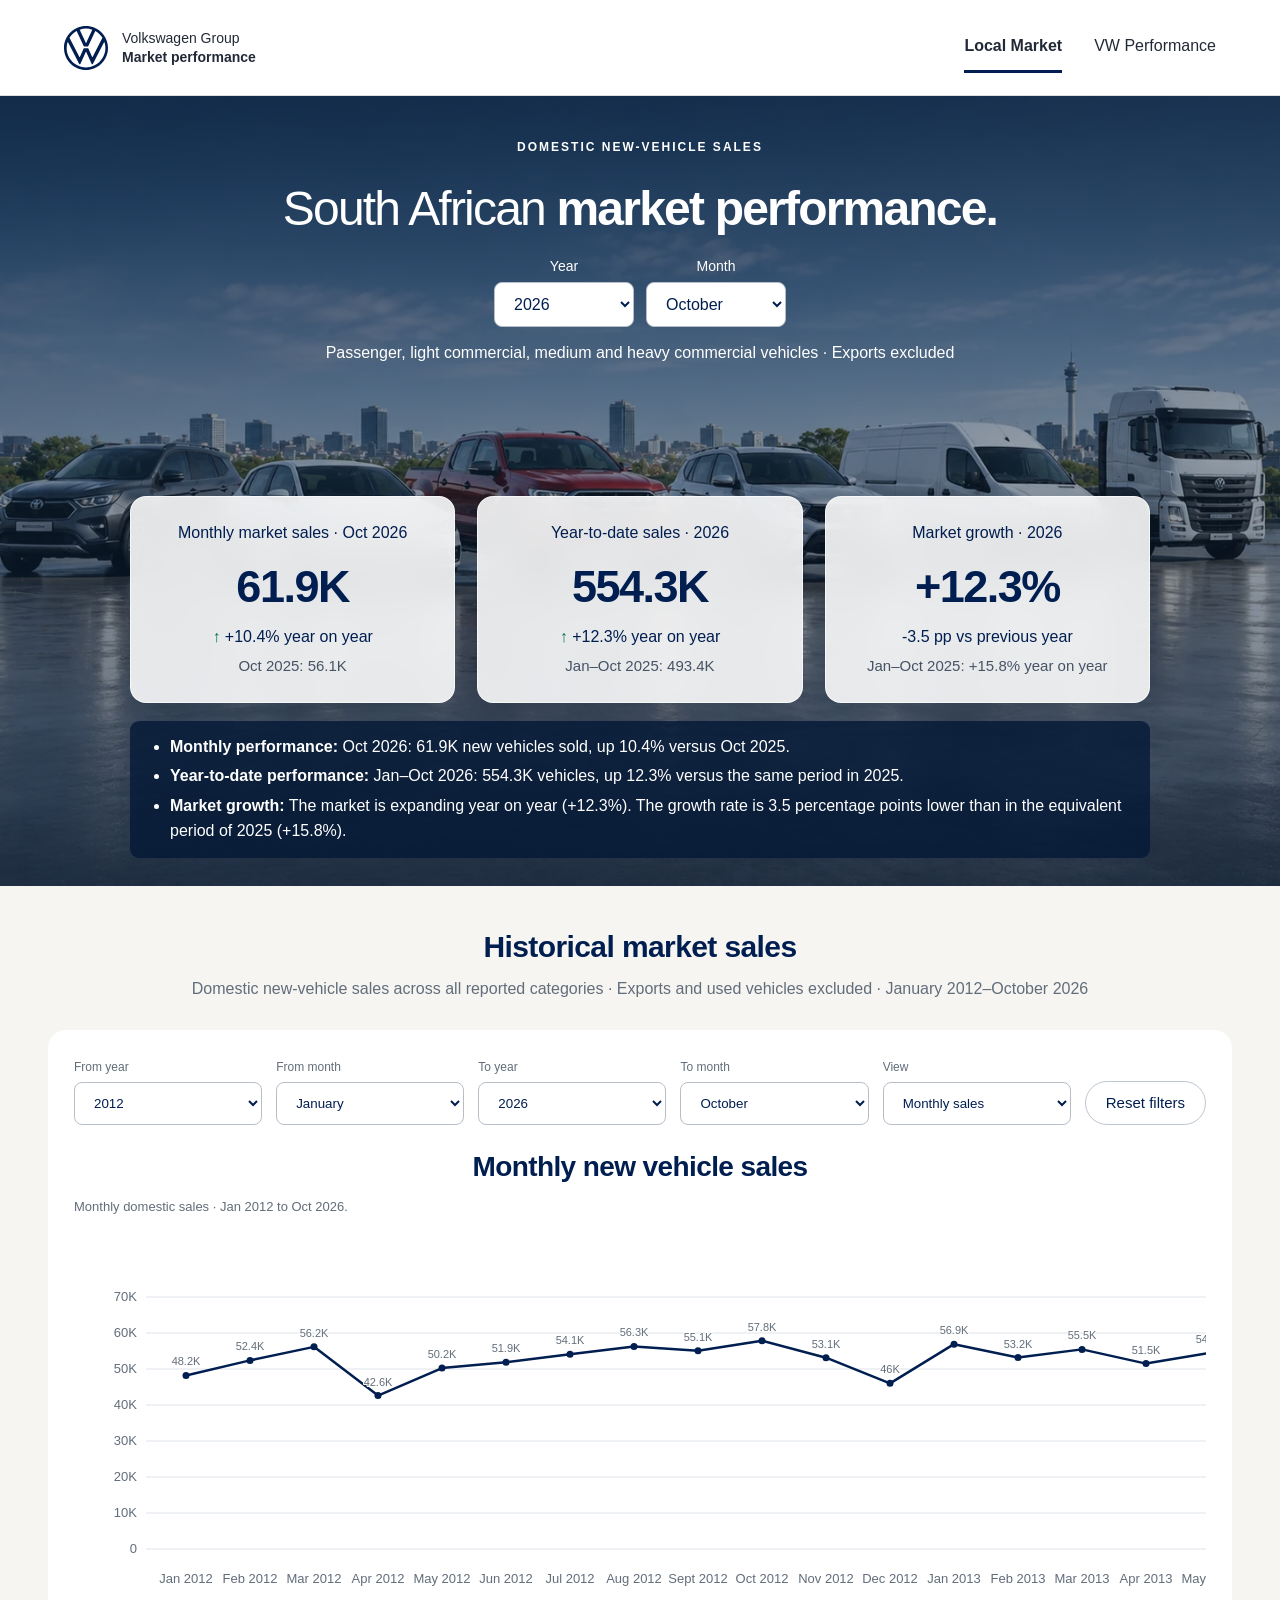
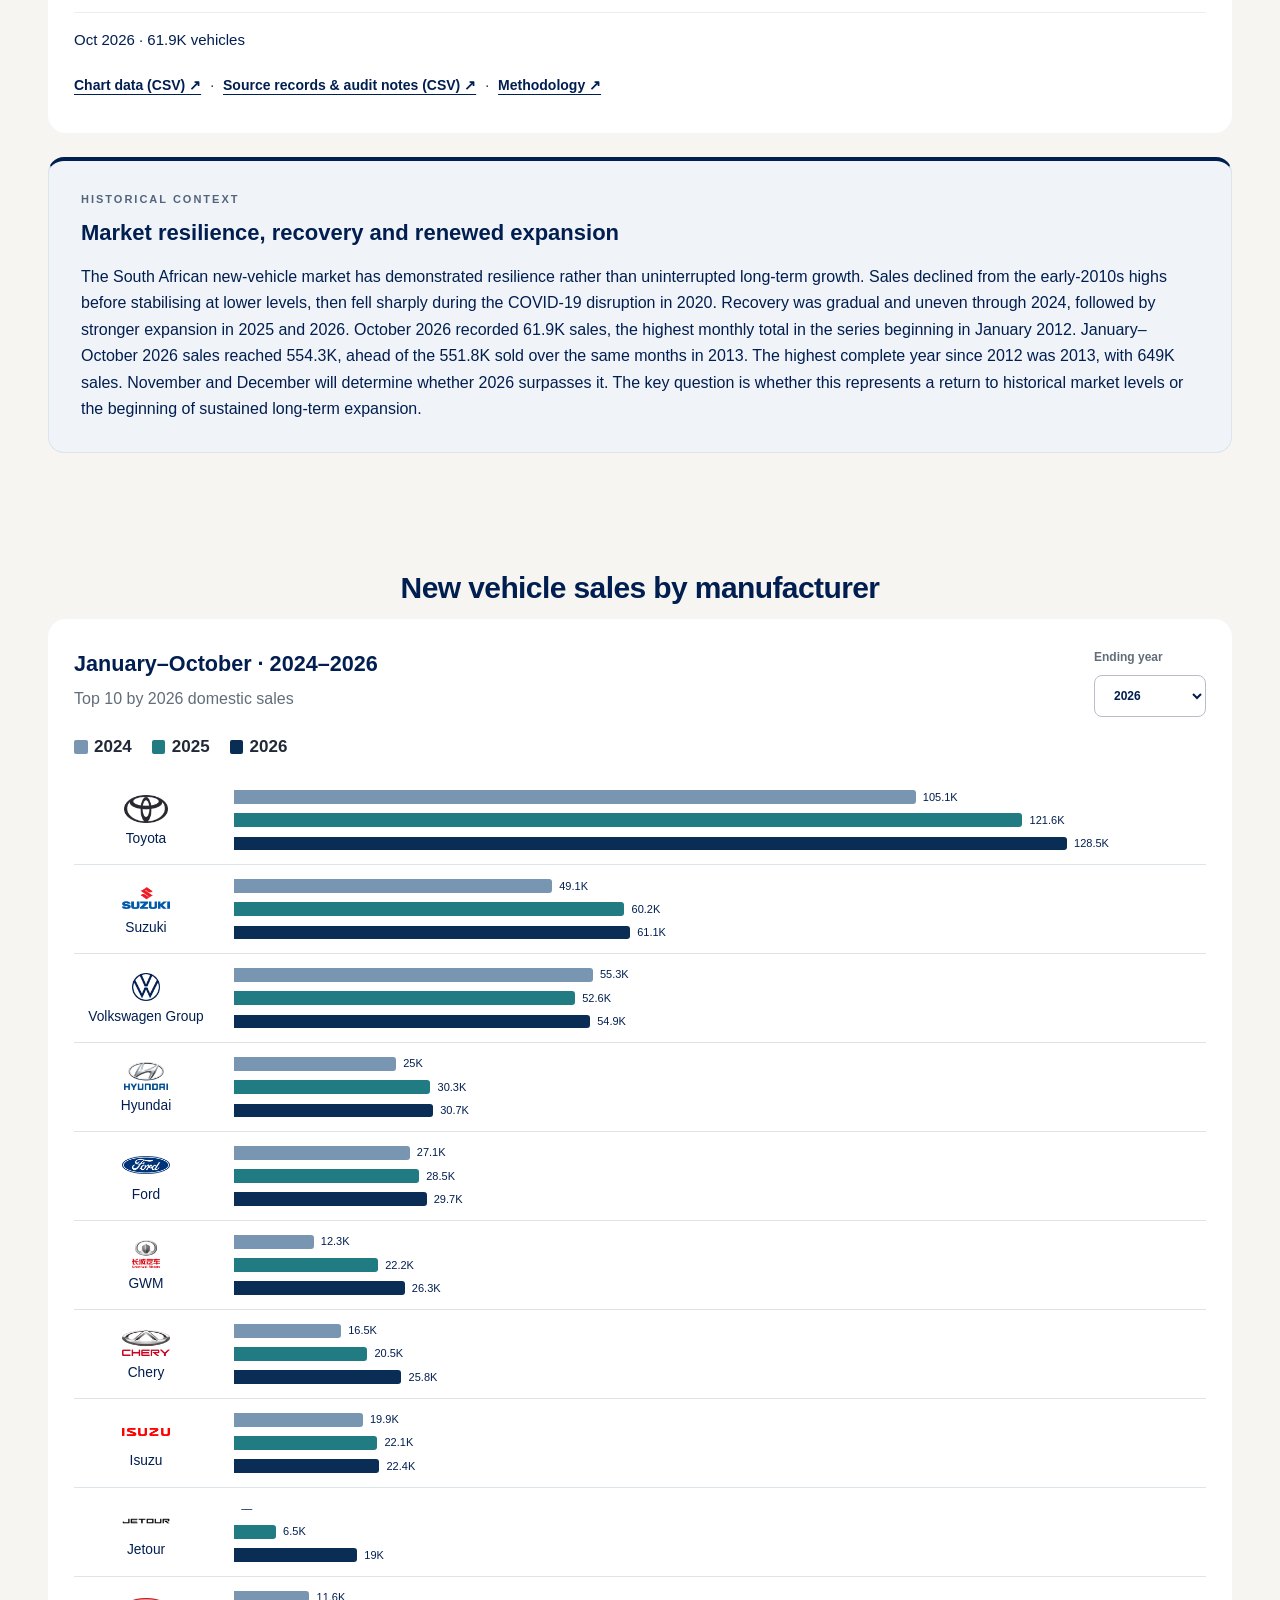
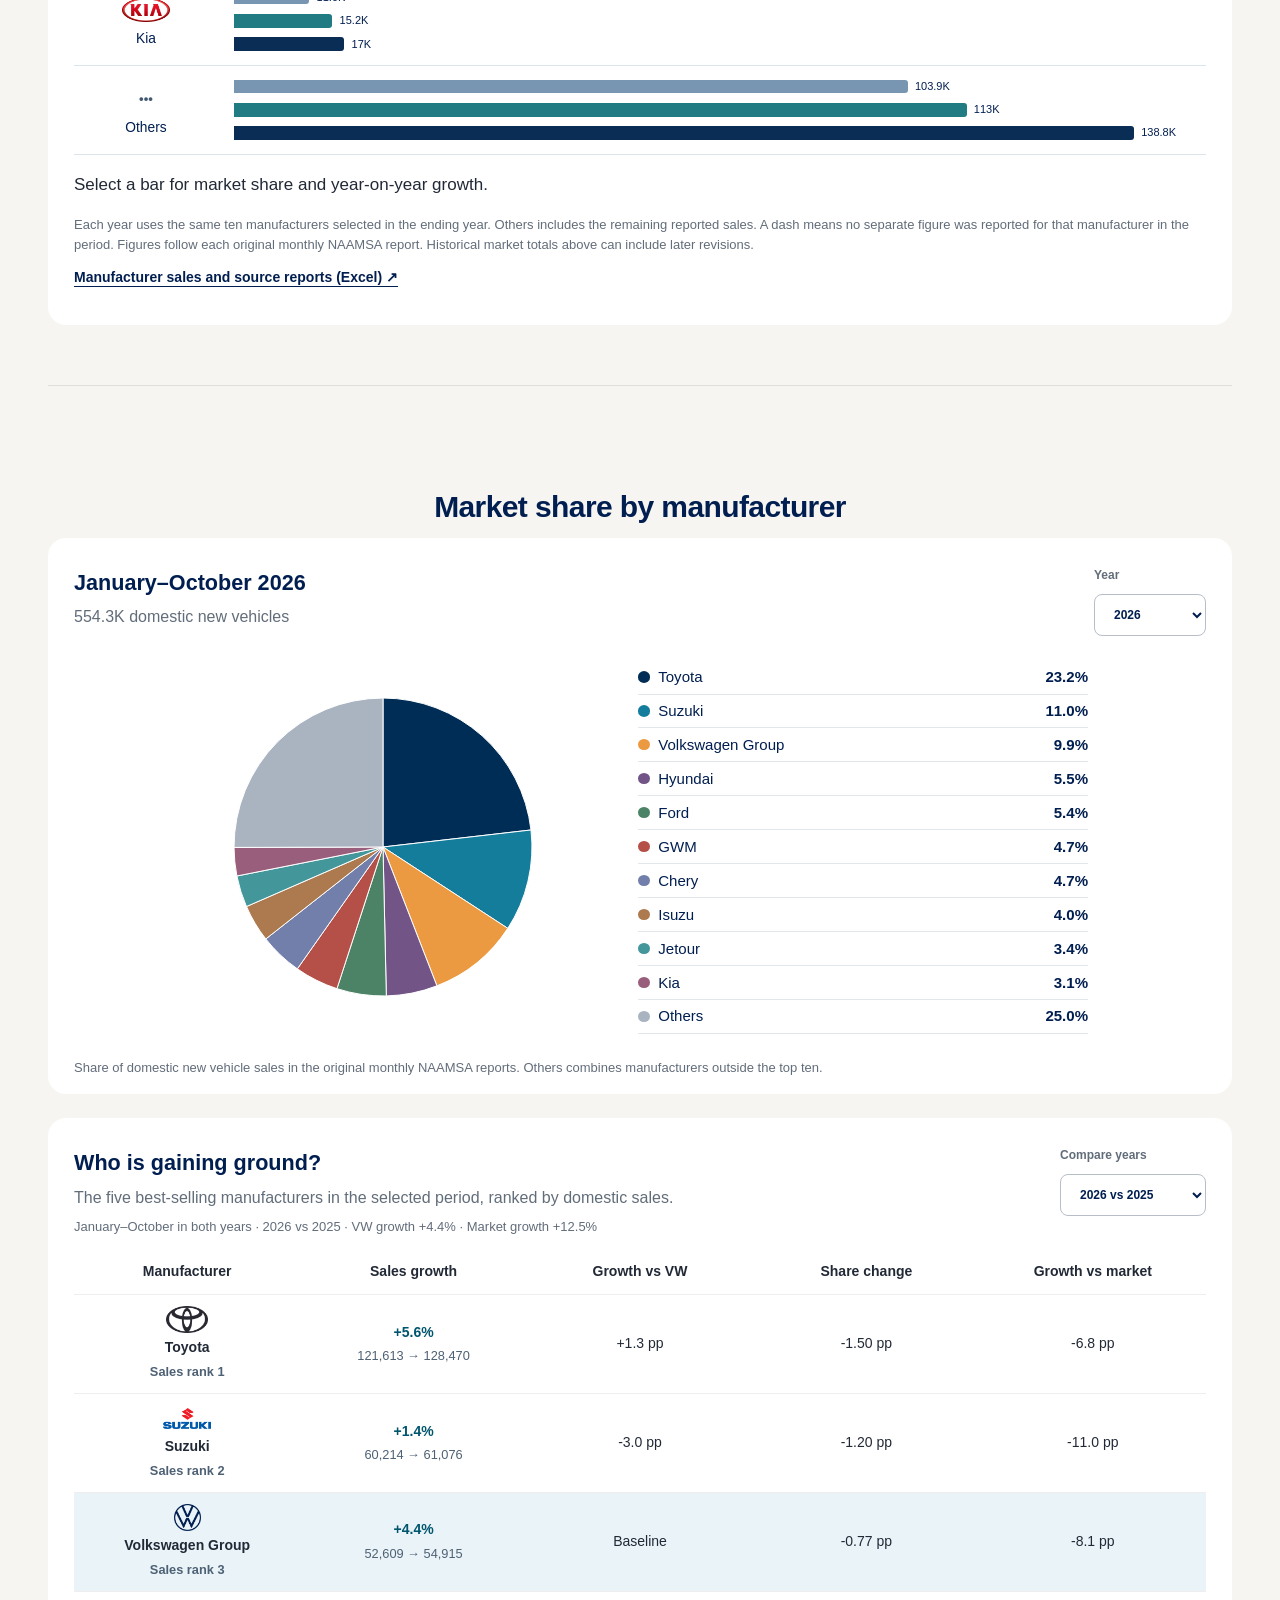
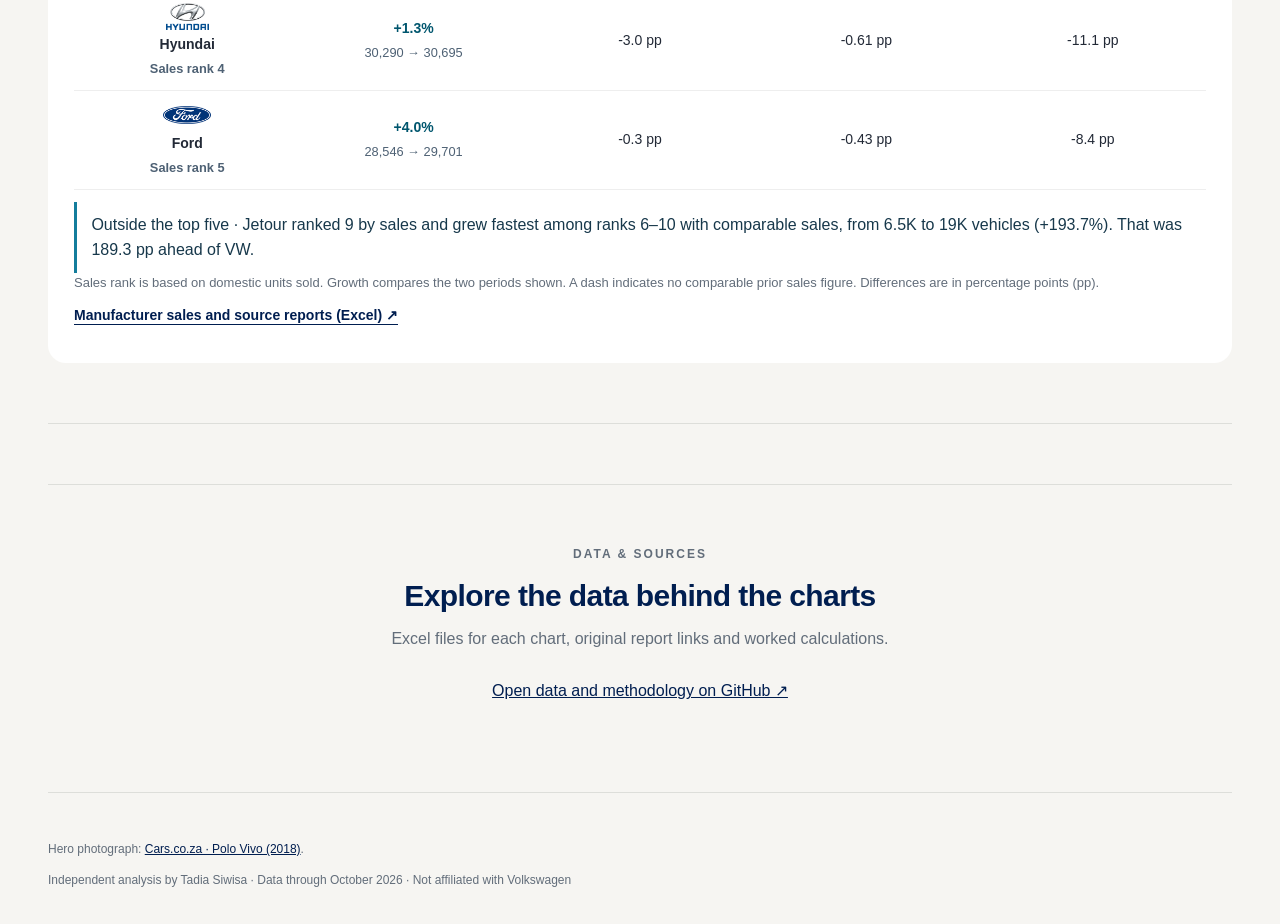
==== commit 81ab5fe9: "Load shared chart annotation styles" ====
--- a/dashboard/index.html
+++ b/dashboard/index.html
@@ -1,6 +1,6 @@
 <!DOCTYPE html>
 
-<html lang="en"><head><meta charset="utf-8"/><meta content="width=device-width,initial-scale=1" name="viewport"/><title>Volkswagen Group SA | Domestic sales</title><meta content="South African domestic vehicle sales dashboard, January–October 2025 and 2026." name="description"/><link href="style.css?v=20261116-r7" rel="stylesheet"/><link href="market.css?v=20261120-r2" rel="stylesheet"/><link rel="stylesheet" href="manufacturers.css?v=three-years"/><link rel="stylesheet" href="local-share.css?v=2"/></head><body>
+<html lang="en"><head><meta charset="utf-8"/><meta content="width=device-width,initial-scale=1" name="viewport"/><title>Volkswagen Group SA | Domestic sales</title><meta content="South African domestic vehicle sales dashboard, January–October 2025 and 2026." name="description"/><link href="style.css?v=chart-labels-20261124" rel="stylesheet"/><link href="market.css?v=20261120-r2" rel="stylesheet"/><link rel="stylesheet" href="manufacturers.css?v=three-years"/><link rel="stylesheet" href="local-share.css?v=2"/></head><body>
 <header><a class="identity" href="#market"><img alt="Volkswagen" class="vw-mark" height="44" src="assets/vw-logo.svg" width="44"/><span>Volkswagen Group<br/><b>Market performance</b></span></a><nav aria-label="Dashboard views"><a class="active" href="#market" id="localTab">Local Market</a><a href="#overview" id="vwTab">VW Performance</a></nav></header>
 <main><section id="market" aria-labelledby="marketTitle"><div class="intro market-hero"><div class="eyebrow">DOMESTIC NEW-VEHICLE SALES</div><div class="heading"><h1 id="marketTitle">South African <strong>market performance.</strong></h1></div><label class="market-month-label">KPI month<select id="marketMonth" aria-label="Market KPI month"></select></label><p class="scope">Passenger, light commercial, medium and heavy commercial vehicles · Exports excluded</p><div id="marketKpis" class="kpis" aria-live="polite"></div><ul id="marketTakeaway" class="takeaway" aria-live="polite"></ul></div><h2 class="market-section-heading">Historical market sales</h2><p class="sub market-description">Domestic new-vehicle sales across all reported categories · Exports and used vehicles excluded · January 2012–October 2026</p><div class="chart-card" id="marketPanel"><div class="market-controls"><label>From year<select id="marketStart" aria-label="Market start year"></select></label><label>From month<select id="marketStartMonth" aria-label="Market start month"></select></label><label>To year<select id="marketEnd" aria-label="Market end year"></select></label><label>To month<select id="marketEndMonth" aria-label="Market end month"></select></label><label>View<select id="marketMode"><option value="monthly">Monthly sales</option><option value="annual">Annual sales</option></select></label><button type="button" id="marketReset">Reset filters</button></div><h2 id="marketChartTitle" class="chart-title">Monthly new vehicle sales</h2><p class="source" id="marketChartNote">Loading historical data…</p><div id="marketChart" class="chart" aria-label="Historical market sales chart"></div><p id="marketReadout" class="readout" aria-live="polite">Select a chart observation for its exact value.</p><p class="chart-data-link"><a href="assets/market-sales-2012-2026.csv" download>Chart data (CSV) ↗</a> · <a href="assets/market-provenance-2012-2026.csv" download>Source records &amp; audit notes (CSV) ↗</a> · <a href="https://github.com/Tadia-Siwisa/VW-Peformance-Dashboard/blob/main/notes/Methodology.md#9-historical-all-market-working-series-20122026">Methodology ↗</a></p></div><aside class="insight-tile sales-insights"><div class="eyebrow">HISTORICAL CONTEXT</div><h3>Market resilience, recovery and renewed expansion</h3><p>The South African new-vehicle market has demonstrated resilience rather than uninterrupted long-term growth. Sales declined from the early-2010s highs before stabilising at lower levels, then fell sharply during the COVID-19 disruption in 2020. Recovery was gradual and uneven through 2024, followed by stronger expansion in 2025 and 2026. October 2026 recorded 61.9K sales, the highest monthly total in the series beginning in January 2012. January–October 2026 sales reached 554.3K, ahead of the 551.8K sold over the same months in 2013. The highest complete year since 2012 was 2013, with 649K sales. November and December will determine whether 2026 surpasses it. The key question is whether this represents a return to historical market levels or the beginning of sustained long-term expansion.</p></aside>
 <section id="manufacturers" aria-labelledby="manufacturerTitle">
@@ -51,11 +51,11 @@
 <p>Over the same period, total market sales fell 4.3%, from 623.9K vehicles in 2012 to 597.1K in 2025. VW’s share fell from 17.37% to 10.66%.</p>
 <details><summary>View sales and market share by year</summary><div style="overflow-x:auto"><table style="width:100%;text-align:right;font-variant-numeric:tabular-nums"><thead><tr><th scope="col">Year</th><th scope="col">VW sales</th><th scope="col">Market sales</th><th scope="col">VW share</th></tr></thead><tbody><tr><th scope="row">2012</th><td>108,385</td><td>623,913</td><td>17.37%</td></tr><tr><th scope="row">2013</th><td>111,723</td><td>648,953</td><td>17.22%</td></tr><tr><th scope="row">2014</th><td>107,809</td><td>644,414</td><td>16.73%</td></tr><tr><th scope="row">2015</th><td>98,180</td><td>617,681</td><td>15.89%</td></tr><tr><th scope="row">2016</th><td>86,575</td><td>547,545</td><td>15.81%</td></tr><tr><th scope="row">2017</th><td>86,960</td><td>557,702</td><td>15.59%</td></tr><tr><th scope="row">2018</th><td>89,886</td><td>552,227</td><td>16.28%</td></tr><tr><th scope="row">2019</th><td>89,352</td><td>536,611</td><td>16.65%</td></tr><tr><th scope="row">2020</th><td>63,482</td><td>380,206</td><td>16.70%</td></tr><tr><th scope="row">2021</th><td>71,577</td><td>464,493</td><td>15.41%</td></tr><tr><th scope="row">2022</th><td>69,801</td><td>529,558</td><td>13.18%</td></tr><tr><th scope="row">2023</th><td>67,456</td><td>531,764</td><td>12.69%</td></tr><tr><th scope="row">2024</th><td>66,486</td><td>515,873</td><td>12.89%</td></tr><tr><th scope="row">2025</th><td>63,667</td><td>597,131</td><td>10.66%</td></tr></tbody></table></div></details>
 </aside></section>
-<section id="models"><div class="eyebrow">02 / MODEL PERFORMANCE</div><h2>Sales by model</h2><p class="sub">January–October · 2025 versus 2026 · Domestic vehicles sold</p><div class="model-controls"><span>Swipe or use the arrows to explore models</span><div><button aria-label="Previous models" id="modelPrev" type="button"><svg viewBox="0 0 24 24" width="22" height="22" aria-hidden="true"><path d="M19 12H5m7-7-7 7 7 7" fill="none" stroke="currentColor" stroke-width="1.7" stroke-linecap="round" stroke-linejoin="round"/></svg></button><button aria-label="Next models" id="modelNext" type="button"><svg viewBox="0 0 24 24" width="22" height="22" aria-hidden="true"><path d="M5 12h14m-7-7 7 7-7 7" fill="none" stroke="currentColor" stroke-width="1.7" stroke-linecap="round" stroke-linejoin="round"/></svg></button></div></div><p class="source model-limits">Compiled public model figures; the Amarok baseline discrepancy remains unresolved. Select a model figure or Sources to download its numerical input workbook.</p><p class="chart-data-link"><a href="https://raw.githubusercontent.com/Tadia-Siwisa/VW-Peformance-Dashboard/main/data/charts/02_Model_sales_2025-2026.xlsx" download>Chart data <span aria-hidden="true">↗</span></a> <a href="https://raw.githubusercontent.com/Tadia-Siwisa/VW-Peformance-Dashboard/main/data/charts/02_Model_source_inputs_2025-2026.xlsx" download>Data sources <span aria-hidden="true">↗</span></a> <span class="chart-data-hint">Excel (.xlsx)</span></p><div aria-label="Sales by model carousel" class="model-grid" role="region" tabindex="0"><article class="model-card"><span class="top-seller" title="Highest sales among the four models shown">Top seller</span><img alt="Volkswagen Polo Vivo" height="260" loading="lazy" src="assets/polo-vivo.png" width="432"/><h3>Polo Vivo</h3><div class="model-years"><div><span>2025 sales</span><strong><a href="https://raw.githubusercontent.com/Tadia-Siwisa/VW-Peformance-Dashboard/main/data/charts/02_Model_source_inputs_2025-2026.xlsx" download>21.2K</a></strong></div><div><span>2026 sales</span><strong><a href="https://raw.githubusercontent.com/Tadia-Siwisa/VW-Peformance-Dashboard/main/data/charts/02_Model_source_inputs_2025-2026.xlsx" download>22.8K</a></strong></div></div><div class="model-change">Year-on-year change <b class="positive"><a href="https://raw.githubusercontent.com/Tadia-Siwisa/VW-Peformance-Dashboard/main/data/charts/02_Model_source_inputs_2025-2026.xlsx" download>+7.7%</a></b></div><p class="model-status">Passenger hatch; excludes Vivo-Xpress</p><a class="model-source" href="https://raw.githubusercontent.com/Tadia-Siwisa/VW-Peformance-Dashboard/main/data/charts/02_Model_source_inputs_2025-2026.xlsx" download title="Download Excel with model input observations and calculations">Sources</a></article><article class="model-card"><img alt="Volkswagen Polo" height="260" loading="lazy" src="assets/polo.webp" width="432"/><h3>Polo</h3><div class="model-years"><div><span>2025 sales</span><strong><a href="https://raw.githubusercontent.com/Tadia-Siwisa/VW-Peformance-Dashboard/main/data/charts/02_Model_source_inputs_2025-2026.xlsx" download>7.9K</a></strong></div><div><span>2026 sales</span><strong><a href="https://raw.githubusercontent.com/Tadia-Siwisa/VW-Peformance-Dashboard/main/data/charts/02_Model_source_inputs_2025-2026.xlsx" download>8.3K</a></strong></div></div><div class="model-change">Year-on-year change <b class="positive"><a href="https://raw.githubusercontent.com/Tadia-Siwisa/VW-Peformance-Dashboard/main/data/charts/02_Model_source_inputs_2025-2026.xlsx" download>+5.1%</a></b></div><p class="model-status">Hatchback; excludes Polo Sedan</p><a class="model-source" href="https://raw.githubusercontent.com/Tadia-Siwisa/VW-Peformance-Dashboard/main/data/charts/02_Model_source_inputs_2025-2026.xlsx" download title="Download Excel with model input observations and calculations">Sources</a></article><article class="model-card"><img alt="Volkswagen T-Cross" height="260" loading="lazy" src="assets/t-cross.webp" width="432"/><h3>T-Cross</h3><div class="model-years"><div><span>2025 sales</span><strong><a href="https://raw.githubusercontent.com/Tadia-Siwisa/VW-Peformance-Dashboard/main/data/charts/02_Model_source_inputs_2025-2026.xlsx" download>5.6K</a></strong></div><div><span>2026 sales</span><strong><a href="https://raw.githubusercontent.com/Tadia-Siwisa/VW-Peformance-Dashboard/main/data/charts/02_Model_source_inputs_2025-2026.xlsx" download>5.6K</a></strong></div></div><div class="model-change">Year-on-year change <b class="negative"><a href="https://raw.githubusercontent.com/Tadia-Siwisa/VW-Peformance-Dashboard/main/data/charts/02_Model_source_inputs_2025-2026.xlsx" download>-0.6%</a></b></div><p class="model-status">Passenger SUV</p><a class="model-source" href="https://raw.githubusercontent.com/Tadia-Siwisa/VW-Peformance-Dashboard/main/data/charts/02_Model_source_inputs_2025-2026.xlsx" download title="Download Excel with model input observations and calculations">Sources</a></article><article class="model-card"><img alt="Volkswagen Amarok" height="260" loading="lazy" src="assets/amarok.webp" width="432"/><h3>Amarok</h3><div class="model-years"><div><span>2025 sales</span><strong><a href="https://raw.githubusercontent.com/Tadia-Siwisa/VW-Peformance-Dashboard/main/data/charts/02_Model_source_inputs_2025-2026.xlsx" download>3.3K</a></strong></div><div><span>2026 sales</span><strong><a href="https://raw.githubusercontent.com/Tadia-Siwisa/VW-Peformance-Dashboard/main/data/charts/02_Model_source_inputs_2025-2026.xlsx" download>4.1K</a></strong></div></div><div class="model-change">Year-on-year change <b class="positive"><a href="https://raw.githubusercontent.com/Tadia-Siwisa/VW-Peformance-Dashboard/main/data/charts/02_Model_source_inputs_2025-2026.xlsx" download>+24.4%*</a></b></div><p class="model-status">Light commercial vehicle · revision discrepancy*</p><a class="model-source" href="https://raw.githubusercontent.com/Tadia-Siwisa/VW-Peformance-Dashboard/main/data/charts/02_Model_source_inputs_2025-2026.xlsx" download title="Download Excel with model input observations and calculations">Sources</a></article></div><div class="model-ranking"><h3>Model ranking &amp; contribution</h3><p class="source">January–October · Rank among the four models shown, unchanged in both years. Shares use total Volkswagen Group SA sales.</p><div aria-label="Model sales ranking table" class="tablewrap" role="region" tabindex="0"><table class="model-ranking-table"><thead><tr><th colspan="2"></th><th colspan="2" scope="colgroup">2025</th><th colspan="2" scope="colgroup" class="year-divider">2026</th><th></th></tr><tr><th scope="col" class="rank-col">Rank</th><th scope="col" class="model-col">Model</th><th scope="col">Vehicles</th><th scope="col">Group share</th><th scope="col" class="year-divider">Vehicles</th><th scope="col">Group share</th><th scope="col">Change</th></tr></thead><tbody><tr><td class="rank-col">1</td><th scope="row" class="model-col"><img alt="" class="model-thumb" height="52" loading="lazy" src="assets/polo-vivo.png" width="88"/>Polo Vivo</th><td><a href="https://raw.githubusercontent.com/Tadia-Siwisa/VW-Peformance-Dashboard/main/data/charts/02_Model_source_inputs_2025-2026.xlsx" download title="Download Excel with model input observations and calculations">21 181</a></td><td><a href="https://raw.githubusercontent.com/Tadia-Siwisa/VW-Peformance-Dashboard/main/data/charts/02_Model_sales_2025-2026.xlsx" download>40.3%</a></td><td class="year-divider"><a href="https://raw.githubusercontent.com/Tadia-Siwisa/VW-Peformance-Dashboard/main/data/charts/02_Model_source_inputs_2025-2026.xlsx" download title="Download Excel with model input observations and calculations">22 814</a></td><td><a href="https://raw.githubusercontent.com/Tadia-Siwisa/VW-Peformance-Dashboard/main/data/charts/02_Model_sales_2025-2026.xlsx" download>41.5%</a></td><td class="positive"><a href="https://raw.githubusercontent.com/Tadia-Siwisa/VW-Peformance-Dashboard/main/data/charts/02_Model_source_inputs_2025-2026.xlsx" download>+7.7%</a></td></tr><tr><td class="rank-col">2</td><th scope="row" class="model-col"><img alt="" class="model-thumb" height="52" loading="lazy" src="assets/polo.webp" width="88"/>Polo</th><td><a href="https://raw.githubusercontent.com/Tadia-Siwisa/VW-Peformance-Dashboard/main/data/charts/02_Model_source_inputs_2025-2026.xlsx" download title="Download Excel with model input observations and calculations">7 932</a></td><td><a href="https://raw.githubusercontent.com/Tadia-Siwisa/VW-Peformance-Dashboard/main/data/charts/02_Model_sales_2025-2026.xlsx" download>15.1%</a></td><td class="year-divider"><a href="https://raw.githubusercontent.com/Tadia-Siwisa/VW-Peformance-Dashboard/main/data/charts/02_Model_source_inputs_2025-2026.xlsx" download title="Download Excel with model input observations and calculations">8 336</a></td><td><a href="https://raw.githubusercontent.com/Tadia-Siwisa/VW-Peformance-Dashboard/main/data/charts/02_Model_sales_2025-2026.xlsx" download>15.2%</a></td><td class="positive"><a href="https://raw.githubusercontent.com/Tadia-Siwisa/VW-Peformance-Dashboard/main/data/charts/02_Model_source_inputs_2025-2026.xlsx" download>+5.1%</a></td></tr><tr><td class="rank-col">3</td><th scope="row" class="model-col"><img alt="" class="model-thumb" height="52" loading="lazy" src="assets/t-cross.webp" width="88"/>T-Cross</th><td><a href="https://raw.githubusercontent.com/Tadia-Siwisa/VW-Peformance-Dashboard/main/data/charts/02_Model_source_inputs_2025-2026.xlsx" download title="Download Excel with model input observations and calculations">5 603</a></td><td><a href="https://raw.githubusercontent.com/Tadia-Siwisa/VW-Peformance-Dashboard/main/data/charts/02_Model_sales_2025-2026.xlsx" download>10.7%</a></td><td class="year-divider"><a href="https://raw.githubusercontent.com/Tadia-Siwisa/VW-Peformance-Dashboard/main/data/charts/02_Model_source_inputs_2025-2026.xlsx" download title="Download Excel with model input observations and calculations">5 571</a></td><td><a href="https://raw.githubusercontent.com/Tadia-Siwisa/VW-Peformance-Dashboard/main/data/charts/02_Model_sales_2025-2026.xlsx" download>10.1%</a></td><td class="negative"><a href="https://raw.githubusercontent.com/Tadia-Siwisa/VW-Peformance-Dashboard/main/data/charts/02_Model_source_inputs_2025-2026.xlsx" download>-0.6%</a></td></tr><tr><td class="rank-col">4</td><th scope="row" class="model-col"><img alt="" class="model-thumb" height="52" loading="lazy" src="assets/amarok.webp" width="88"/>Amarok*</th><td><a href="https://raw.githubusercontent.com/Tadia-Siwisa/VW-Peformance-Dashboard/main/data/charts/02_Model_source_inputs_2025-2026.xlsx" download title="Download Excel with model input observations and calculations">3 291</a></td><td><a href="https://raw.githubusercontent.com/Tadia-Siwisa/VW-Peformance-Dashboard/main/data/charts/02_Model_sales_2025-2026.xlsx" download>6.3%</a></td><td class="year-divider"><a href="https://raw.githubusercontent.com/Tadia-Siwisa/VW-Peformance-Dashboard/main/data/charts/02_Model_source_inputs_2025-2026.xlsx" download title="Download Excel with model input observations and calculations">4 093</a></td><td><a href="https://raw.githubusercontent.com/Tadia-Siwisa/VW-Peformance-Dashboard/main/data/charts/02_Model_sales_2025-2026.xlsx" download>7.5%</a></td><td class="positive"><a href="https://raw.githubusercontent.com/Tadia-Siwisa/VW-Peformance-Dashboard/main/data/charts/02_Model_source_inputs_2025-2026.xlsx" download>+24.4%*</a></td></tr><tr class="model-residual"><td class="rank-col">—</td><th scope="row" class="model-col">Other / unitemised Group sales</th><td><a href="https://raw.githubusercontent.com/Tadia-Siwisa/VW-Peformance-Dashboard/main/data/charts/02_Model_source_inputs_2025-2026.xlsx" download>14 602</a></td><td><a href="https://raw.githubusercontent.com/Tadia-Siwisa/VW-Peformance-Dashboard/main/data/charts/02_Model_sales_2025-2026.xlsx" download>27.8%</a></td><td class="year-divider"><a href="https://raw.githubusercontent.com/Tadia-Siwisa/VW-Peformance-Dashboard/main/data/charts/02_Model_source_inputs_2025-2026.xlsx" download>14 101</a></td><td><a href="https://raw.githubusercontent.com/Tadia-Siwisa/VW-Peformance-Dashboard/main/data/charts/02_Model_sales_2025-2026.xlsx" download>25.7%</a></td><td>—</td></tr><tr class="model-total"><td class="rank-col">—</td><th scope="row" class="model-col">Volkswagen Group SA total</th><td><a href="https://raw.githubusercontent.com/Tadia-Siwisa/VW-Peformance-Dashboard/main/data/charts/02_Model_source_inputs_2025-2026.xlsx" download>52 609</a></td><td><a href="https://raw.githubusercontent.com/Tadia-Siwisa/VW-Peformance-Dashboard/main/data/charts/02_Model_source_inputs_2025-2026.xlsx" download>100%</a></td><td class="year-divider"><a href="https://raw.githubusercontent.com/Tadia-Siwisa/VW-Peformance-Dashboard/main/data/charts/02_Model_source_inputs_2025-2026.xlsx" download>54 915</a></td><td><a href="https://raw.githubusercontent.com/Tadia-Siwisa/VW-Peformance-Dashboard/main/data/charts/02_Model_source_inputs_2025-2026.xlsx" download>100%</a></td><td><a href="https://raw.githubusercontent.com/Tadia-Siwisa/VW-Peformance-Dashboard/main/data/charts/02_Model_source_inputs_2025-2026.xlsx" download>+4.4%</a></td></tr></tbody></table></div><p class="source">Other / unitemised includes Audi, commercial vehicles and models without comparable totals.</p></div><aside class="insight-tile sales-insights"><div class="eyebrow">2026 · COMPARED WITH 2025</div><h3>Polo Vivo drives the largest gain among these models</h3><p>Polo Vivo added 1.6K sales, the largest increase among the four models shown, and sold about 2.7 times as many vehicles as Polo hatch in 2026. Polo also grew, while T-Cross was broadly flat. Amarok’s increase is provisional because its sources use different baselines.</p></aside></section>
+<section id="models"><div class="eyebrow">02 / MODEL PERFORMANCE</div><h2>Sales by model</h2><p class="sub">January–October · 2025 versus 2026 · Domestic vehicles sold</p><div class="model-controls" style="justify-content:flex-end"><div><button aria-label="Previous models" id="modelPrev" type="button"><svg viewBox="0 0 24 24" width="22" height="22" aria-hidden="true"><path d="M19 12H5m7-7-7 7 7 7" fill="none" stroke="currentColor" stroke-width="1.7" stroke-linecap="round" stroke-linejoin="round"/></svg></button><button aria-label="Next models" id="modelNext" type="button"><svg viewBox="0 0 24 24" width="22" height="22" aria-hidden="true"><path d="M5 12h14m-7-7 7 7-7 7" fill="none" stroke="currentColor" stroke-width="1.7" stroke-linecap="round" stroke-linejoin="round"/></svg></button></div></div><div aria-label="Sales by model carousel" class="model-grid" role="region" tabindex="0"><article class="model-card"><span class="top-seller" title="Highest sales among the four models shown">Top seller</span><img alt="Volkswagen Polo Vivo" height="260" loading="lazy" src="assets/polo-vivo.png" width="432"/><h3>Polo Vivo</h3><div class="model-years"><div><span>2025 sales</span><strong><a href="https://raw.githubusercontent.com/Tadia-Siwisa/VW-Peformance-Dashboard/main/data/charts/02_Model_source_inputs_2025-2026.xlsx" download>21.2K</a></strong></div><div><span>2026 sales</span><strong><a href="https://raw.githubusercontent.com/Tadia-Siwisa/VW-Peformance-Dashboard/main/data/charts/02_Model_source_inputs_2025-2026.xlsx" download>22.8K</a></strong></div></div><div class="model-change">Year-on-year change <b class="positive"><a href="https://raw.githubusercontent.com/Tadia-Siwisa/VW-Peformance-Dashboard/main/data/charts/02_Model_source_inputs_2025-2026.xlsx" download>+7.7%</a></b></div><p class="model-status">Passenger hatch; excludes Vivo-Xpress</p><a class="model-source" href="https://raw.githubusercontent.com/Tadia-Siwisa/VW-Peformance-Dashboard/main/data/charts/02_Model_source_inputs_2025-2026.xlsx" download title="Download Excel with model input observations and calculations">Sources</a></article><article class="model-card"><img alt="Volkswagen Polo" height="260" loading="lazy" src="assets/polo.webp" width="432"/><h3>Polo</h3><div class="model-years"><div><span>2025 sales</span><strong><a href="https://raw.githubusercontent.com/Tadia-Siwisa/VW-Peformance-Dashboard/main/data/charts/02_Model_source_inputs_2025-2026.xlsx" download>7.9K</a></strong></div><div><span>2026 sales</span><strong><a href="https://raw.githubusercontent.com/Tadia-Siwisa/VW-Peformance-Dashboard/main/data/charts/02_Model_source_inputs_2025-2026.xlsx" download>8.3K</a></strong></div></div><div class="model-change">Year-on-year change <b class="positive"><a href="https://raw.githubusercontent.com/Tadia-Siwisa/VW-Peformance-Dashboard/main/data/charts/02_Model_source_inputs_2025-2026.xlsx" download>+5.1%</a></b></div><p class="model-status">Hatchback; excludes Polo Sedan</p><a class="model-source" href="https://raw.githubusercontent.com/Tadia-Siwisa/VW-Peformance-Dashboard/main/data/charts/02_Model_source_inputs_2025-2026.xlsx" download title="Download Excel with model input observations and calculations">Sources</a></article><article class="model-card"><img alt="Volkswagen T-Cross" height="260" loading="lazy" src="assets/t-cross.webp" width="432"/><h3>T-Cross</h3><div class="model-years"><div><span>2025 sales</span><strong><a href="https://raw.githubusercontent.com/Tadia-Siwisa/VW-Peformance-Dashboard/main/data/charts/02_Model_source_inputs_2025-2026.xlsx" download>5.6K</a></strong></div><div><span>2026 sales</span><strong><a href="https://raw.githubusercontent.com/Tadia-Siwisa/VW-Peformance-Dashboard/main/data/charts/02_Model_source_inputs_2025-2026.xlsx" download>5.6K</a></strong></div></div><div class="model-change">Year-on-year change <b class="negative"><a href="https://raw.githubusercontent.com/Tadia-Siwisa/VW-Peformance-Dashboard/main/data/charts/02_Model_source_inputs_2025-2026.xlsx" download>-0.6%</a></b></div><p class="model-status">Passenger SUV</p><a class="model-source" href="https://raw.githubusercontent.com/Tadia-Siwisa/VW-Peformance-Dashboard/main/data/charts/02_Model_source_inputs_2025-2026.xlsx" download title="Download Excel with model input observations and calculations">Sources</a></article><article class="model-card"><img alt="Volkswagen Amarok" height="260" loading="lazy" src="assets/amarok.webp" width="432"/><h3>Amarok</h3><div class="model-years"><div><span>2025 sales</span><strong><a href="https://raw.githubusercontent.com/Tadia-Siwisa/VW-Peformance-Dashboard/main/data/charts/02_Model_source_inputs_2025-2026.xlsx" download>3.3K</a></strong></div><div><span>2026 sales</span><strong><a href="https://raw.githubusercontent.com/Tadia-Siwisa/VW-Peformance-Dashboard/main/data/charts/02_Model_source_inputs_2025-2026.xlsx" download>4.1K</a></strong></div></div><div class="model-change">Year-on-year change <b class="positive"><a href="https://raw.githubusercontent.com/Tadia-Siwisa/VW-Peformance-Dashboard/main/data/charts/02_Model_source_inputs_2025-2026.xlsx" download>+24.4%*</a></b></div><p class="model-status">Light commercial vehicle · revision discrepancy*</p><a class="model-source" href="https://raw.githubusercontent.com/Tadia-Siwisa/VW-Peformance-Dashboard/main/data/charts/02_Model_source_inputs_2025-2026.xlsx" download title="Download Excel with model input observations and calculations">Sources</a></article></div><div class="model-ranking"><h3>Model ranking &amp; contribution</h3><p class="source">January–October · Rank among the four models shown, unchanged in both years. Shares use total Volkswagen Group SA sales.</p><div aria-label="Model sales ranking table" class="tablewrap" role="region" tabindex="0"><table class="model-ranking-table"><thead><tr><th colspan="2"></th><th colspan="2" scope="colgroup">2025</th><th colspan="2" scope="colgroup" class="year-divider">2026</th><th></th></tr><tr><th scope="col" class="rank-col">Rank</th><th scope="col" class="model-col">Model</th><th scope="col">Vehicles</th><th scope="col">Group share</th><th scope="col" class="year-divider">Vehicles</th><th scope="col">Group share</th><th scope="col">Change</th></tr></thead><tbody><tr><td class="rank-col">1</td><th scope="row" class="model-col"><img alt="" class="model-thumb" height="52" loading="lazy" src="assets/polo-vivo.png" width="88"/>Polo Vivo</th><td><a href="https://raw.githubusercontent.com/Tadia-Siwisa/VW-Peformance-Dashboard/main/data/charts/02_Model_source_inputs_2025-2026.xlsx" download title="Download Excel with model input observations and calculations">21 181</a></td><td><a href="https://raw.githubusercontent.com/Tadia-Siwisa/VW-Peformance-Dashboard/main/data/charts/02_Model_sales_2025-2026.xlsx" download>40.3%</a></td><td class="year-divider"><a href="https://raw.githubusercontent.com/Tadia-Siwisa/VW-Peformance-Dashboard/main/data/charts/02_Model_source_inputs_2025-2026.xlsx" download title="Download Excel with model input observations and calculations">22 814</a></td><td><a href="https://raw.githubusercontent.com/Tadia-Siwisa/VW-Peformance-Dashboard/main/data/charts/02_Model_sales_2025-2026.xlsx" download>41.5%</a></td><td class="positive"><a href="https://raw.githubusercontent.com/Tadia-Siwisa/VW-Peformance-Dashboard/main/data/charts/02_Model_source_inputs_2025-2026.xlsx" download>+7.7%</a></td></tr><tr><td class="rank-col">2</td><th scope="row" class="model-col"><img alt="" class="model-thumb" height="52" loading="lazy" src="assets/polo.webp" width="88"/>Polo</th><td><a href="https://raw.githubusercontent.com/Tadia-Siwisa/VW-Peformance-Dashboard/main/data/charts/02_Model_source_inputs_2025-2026.xlsx" download title="Download Excel with model input observations and calculations">7 932</a></td><td><a href="https://raw.githubusercontent.com/Tadia-Siwisa/VW-Peformance-Dashboard/main/data/charts/02_Model_sales_2025-2026.xlsx" download>15.1%</a></td><td class="year-divider"><a href="https://raw.githubusercontent.com/Tadia-Siwisa/VW-Peformance-Dashboard/main/data/charts/02_Model_source_inputs_2025-2026.xlsx" download title="Download Excel with model input observations and calculations">8 336</a></td><td><a href="https://raw.githubusercontent.com/Tadia-Siwisa/VW-Peformance-Dashboard/main/data/charts/02_Model_sales_2025-2026.xlsx" download>15.2%</a></td><td class="positive"><a href="https://raw.githubusercontent.com/Tadia-Siwisa/VW-Peformance-Dashboard/main/data/charts/02_Model_source_inputs_2025-2026.xlsx" download>+5.1%</a></td></tr><tr><td class="rank-col">3</td><th scope="row" class="model-col"><img alt="" class="model-thumb" height="52" loading="lazy" src="assets/t-cross.webp" width="88"/>T-Cross</th><td><a href="https://raw.githubusercontent.com/Tadia-Siwisa/VW-Peformance-Dashboard/main/data/charts/02_Model_source_inputs_2025-2026.xlsx" download title="Download Excel with model input observations and calculations">5 603</a></td><td><a href="https://raw.githubusercontent.com/Tadia-Siwisa/VW-Peformance-Dashboard/main/data/charts/02_Model_sales_2025-2026.xlsx" download>10.7%</a></td><td class="year-divider"><a href="https://raw.githubusercontent.com/Tadia-Siwisa/VW-Peformance-Dashboard/main/data/charts/02_Model_source_inputs_2025-2026.xlsx" download title="Download Excel with model input observations and calculations">5 571</a></td><td><a href="https://raw.githubusercontent.com/Tadia-Siwisa/VW-Peformance-Dashboard/main/data/charts/02_Model_sales_2025-2026.xlsx" download>10.1%</a></td><td class="negative"><a href="https://raw.githubusercontent.com/Tadia-Siwisa/VW-Peformance-Dashboard/main/data/charts/02_Model_source_inputs_2025-2026.xlsx" download>-0.6%</a></td></tr><tr><td class="rank-col">4</td><th scope="row" class="model-col"><img alt="" class="model-thumb" height="52" loading="lazy" src="assets/amarok.webp" width="88"/>Amarok*</th><td><a href="https://raw.githubusercontent.com/Tadia-Siwisa/VW-Peformance-Dashboard/main/data/charts/02_Model_source_inputs_2025-2026.xlsx" download title="Download Excel with model input observations and calculations">3 291</a></td><td><a href="https://raw.githubusercontent.com/Tadia-Siwisa/VW-Peformance-Dashboard/main/data/charts/02_Model_sales_2025-2026.xlsx" download>6.3%</a></td><td class="year-divider"><a href="https://raw.githubusercontent.com/Tadia-Siwisa/VW-Peformance-Dashboard/main/data/charts/02_Model_source_inputs_2025-2026.xlsx" download title="Download Excel with model input observations and calculations">4 093</a></td><td><a href="https://raw.githubusercontent.com/Tadia-Siwisa/VW-Peformance-Dashboard/main/data/charts/02_Model_sales_2025-2026.xlsx" download>7.5%</a></td><td class="positive"><a href="https://raw.githubusercontent.com/Tadia-Siwisa/VW-Peformance-Dashboard/main/data/charts/02_Model_source_inputs_2025-2026.xlsx" download>+24.4%*</a></td></tr><tr class="model-residual"><td class="rank-col">—</td><th scope="row" class="model-col">Other / unitemised Group sales</th><td><a href="https://raw.githubusercontent.com/Tadia-Siwisa/VW-Peformance-Dashboard/main/data/charts/02_Model_source_inputs_2025-2026.xlsx" download>14 602</a></td><td><a href="https://raw.githubusercontent.com/Tadia-Siwisa/VW-Peformance-Dashboard/main/data/charts/02_Model_sales_2025-2026.xlsx" download>27.8%</a></td><td class="year-divider"><a href="https://raw.githubusercontent.com/Tadia-Siwisa/VW-Peformance-Dashboard/main/data/charts/02_Model_source_inputs_2025-2026.xlsx" download>14 101</a></td><td><a href="https://raw.githubusercontent.com/Tadia-Siwisa/VW-Peformance-Dashboard/main/data/charts/02_Model_sales_2025-2026.xlsx" download>25.7%</a></td><td>—</td></tr><tr class="model-total"><td class="rank-col">—</td><th scope="row" class="model-col">Volkswagen Group SA total</th><td><a href="https://raw.githubusercontent.com/Tadia-Siwisa/VW-Peformance-Dashboard/main/data/charts/02_Model_source_inputs_2025-2026.xlsx" download>52 609</a></td><td><a href="https://raw.githubusercontent.com/Tadia-Siwisa/VW-Peformance-Dashboard/main/data/charts/02_Model_source_inputs_2025-2026.xlsx" download>100%</a></td><td class="year-divider"><a href="https://raw.githubusercontent.com/Tadia-Siwisa/VW-Peformance-Dashboard/main/data/charts/02_Model_source_inputs_2025-2026.xlsx" download>54 915</a></td><td><a href="https://raw.githubusercontent.com/Tadia-Siwisa/VW-Peformance-Dashboard/main/data/charts/02_Model_source_inputs_2025-2026.xlsx" download>100%</a></td><td><a href="https://raw.githubusercontent.com/Tadia-Siwisa/VW-Peformance-Dashboard/main/data/charts/02_Model_source_inputs_2025-2026.xlsx" download>+4.4%</a></td></tr></tbody></table></div><p class="source">Other / unitemised includes Audi, commercial vehicles and models without comparable totals.</p></div><aside class="insight-tile sales-insights"><div class="eyebrow">2026 · COMPARED WITH 2025</div><h3>Polo Vivo drives the largest gain among these models</h3><p>Polo Vivo added 1.6K sales, the largest increase among the four models shown, and sold about 2.7 times as many vehicles as Polo hatch in 2026. Polo also grew, while T-Cross was broadly flat. Amarok’s increase is provisional because its sources use different baselines.</p></aside></section>
 <section id="growth"><div class="eyebrow">03 / GROWTH &amp; MARKET CONTEXT</div><div class="chart-card"><h2 class="chart-title">Year-on-year sales growth: Volkswagen Group South Africa versus the market</h2><p class="sub" id="growthSubtitle">January–October 2026 · Each point compares sales with the same month in 2025.</p><div class="growth-controls"><label for="growthPeriod">Choose years to compare</label><select id="growthPeriod"></select></div><p class="month-help">Select a month name or a point to see its growth rate and vehicle sales below.</p><div class="legend" id="growthLegend"></div><div class="chart" id="growthChart"></div><p class="chart-data-link"><a href="assets/growth-2012-2026.xlsx" download>Data sources <span aria-hidden="true">↗</span></a> <span class="chart-data-hint">Excel (.xlsx)</span></p><div aria-live="polite" class="readout" id="growthReadout">Select a month to compare growth rates.</div></div><aside aria-labelledby="growthInsightsTitle" class="insight-tile sales-insights">
 <div class="eyebrow">JANUARY–OCTOBER 2026 · VERSUS 2025</div>
 <h3 id="growthInsightsTitle">Sales grew, but did not keep pace with the market</h3><p>Sales grew <strong>4.4%</strong> from January to October 2026 compared with the same period in 2025, while the total market grew <strong>12.3%</strong>.</p><p>Sales growth outpaced the market in April and May, but lagged behind from June onward.</p></aside><p class="source">Sources: <a href="assets/growth-2012-2026.xlsx" download>Year-on-year growth Excel data (.xlsx) ↗</a></p></section>
 
-<section id="conclusion" aria-labelledby="conclusionTitle"><div class="eyebrow">04 / CONCLUSION</div><aside class="insight-tile sales-insights conclusion-tile"><h2 id="conclusionTitle">Volkswagen is growing, but falling behind the market’s pace</h2><p>Across January–October 2026, Volkswagen Group SA sold <strong>4.4% more vehicles</strong> than in the same months of 2025, while the market grew <strong>12.3%</strong>. Its share of January–October sales fell from <strong>10.66% in 2025 to 9.91% in 2026</strong>, a decline of 0.76 percentage points. Volkswagen outgrew the market in only April and May. Those gains may partly reflect a weaker 2025 comparison base: Kariega’s production shutdown fell in April–May 2025, although its effect on domestic sales has not been established.</p><h3>Year-end market forecast</h3><p>With 554.3K vehicles sold through October, the November 2026 outlook projects <strong>58.5K market sales in November</strong> and <strong>53K in December</strong>. That would bring the full year to <strong>665.8K vehicles</strong>, up 11.5% from 2025. The model underpredicted both months in each of five historical year-end tests.</p><p><a href="assets/VW_South_Africa_Market_Outlook.pdf">Read the two-page market outlook and recommendations (PDF)</a></p><div class="insight-explanations"><article><span class="insight-label">BUSINESS IMPLICATION</span><h4>Sales growth alone is not enough to hold market share</h4><p>Volkswagen sold more vehicles, but accounted for a smaller share of the expanding market. To maintain its share, its sales need to grow at least as fast as the market. October’s share losses also affected Toyota and Suzuki, while Chery and the remaining manufacturers combined gained share. The business question is where the additional sales are happening and how Volkswagen can compete for them. These figures do not establish why buyers chose other brands.</p></article><article><span class="insight-label">RECOMMENDED NEXT STEP</span><h4>Identify where growth is happening, then understand the buyer</h4><p>Identify which rival models and vehicle categories account for the additional sales over the same period. Then compare the Polo Vivo and Polo with alternatives that meet similar buyer needs and budgets, looking at price, features and what buyers value. This would help distinguish between Volkswagen losing ground within comparable categories and market growth occurring elsewhere. Buyer and dealer feedback would help test the possible explanations; sales totals alone cannot show customers switching brands.</p></article></div><p class="insight-footnote">Scope: January–October sales growth and market share, with October competitor comparisons. Selected publication revisions and model-data gaps are documented in the <a href="https://github.com/Tadia-Siwisa/VW-Peformance-Dashboard/blob/main/notes/Methodology.md">methodology</a>.</p></aside></section>
+<section id="conclusion" aria-labelledby="conclusionTitle"><div class="eyebrow">04 / CONCLUSION</div><aside class="insight-tile sales-insights conclusion-tile"><h2 id="conclusionTitle">Volkswagen is growing, but falling behind the market’s pace</h2><p>Across January–October 2026, Volkswagen Group SA sold <strong>4.4% more vehicles</strong> than in the same months of 2025, while the market grew <strong>12.3%</strong>. Its share of January–October sales fell from <strong>10.66% in 2025 to 9.91% in 2026</strong>, a decline of 0.76 percentage points. Volkswagen outgrew the market in only April and May. Those gains may partly reflect a weaker 2025 comparison base: Kariega’s production shutdown fell in April–May 2025, although its effect on domestic sales has not been established.</p><h3>Year-end market forecast</h3><p>With 554.3K vehicles sold through October, the November 2026 outlook projects <strong>58.5K market sales in November</strong> and <strong>53K in December</strong>. That would bring the full year to <strong>665.8K vehicles</strong>, up 11.5% from 2025. The model underpredicted both months in each of five historical year-end tests.</p><div class="insight-explanations"><article><span class="insight-label">BUSINESS IMPLICATION</span><h4>Sales growth alone is not enough to hold market share</h4><p>Volkswagen sold more vehicles, but accounted for a smaller share of the expanding market. To maintain its share, its sales need to grow at least as fast as the market. October’s share losses also affected Toyota and Suzuki, while Chery and the remaining manufacturers combined gained share. The business question is where the additional sales are happening and how Volkswagen can compete for them. These figures do not establish why buyers chose other brands.</p></article><article><span class="insight-label">RECOMMENDED NEXT STEP</span><h4>Identify where growth is happening, then understand the buyer</h4><p>Identify which rival models and vehicle categories account for the additional sales over the same period. Then compare the Polo Vivo and Polo with alternatives that meet similar buyer needs and budgets, looking at price, features and what buyers value. This would help distinguish between Volkswagen losing ground within comparable categories and market growth occurring elsewhere. Buyer and dealer feedback would help test the possible explanations; sales totals alone cannot show customers switching brands.</p></article></div><p class="insight-footnote">Scope: January–October sales growth and market share, with October competitor comparisons. Selected publication revisions and model-data gaps are documented in the <a href="https://github.com/Tadia-Siwisa/VW-Peformance-Dashboard/blob/main/notes/Methodology.md">methodology</a>.</p></aside></section>
 <section id="sources"><div class="eyebrow">DATA &amp; SOURCES</div><h2>Explore the data behind the charts</h2><p class="sub">Excel files for each chart, original report links and worked calculations.</p><p class="sub"><a href="https://github.com/Tadia-Siwisa/VW-Peformance-Dashboard" target="_blank" rel="noopener">Open data and methodology on GitHub ↗</a></p></section>
 <footer><p>Hero photograph: <a href="https://www.cars.co.za/motoring-news/volkswagen-polo-vivo-2018-review/41745/" rel="noopener" target="_blank">Cars.co.za · Polo Vivo (2018)</a>.</p>Independent analysis by Tadia Siwisa · Data through October 2026 · Not affiliated with Volkswagen</footer></main><script src="app.js?v=a0dea554"></script><script src="market.js?v=compact-counts" defer></script><script src="manufacturers.js?v=three-years" defer></script><script src="local-share.js?v=compact-counts" defer></script></body></html>
--- a/dashboard/style.css
+++ b/dashboard/style.css
@@ -196,4 +196,14 @@
 .chart-data-link a:hover,.chart-data-link a:focus-visible{color:#007fa3}
 .chart-data-hint{color:#626d7a;font-size:12px}
 
-#salesChart svg .point-label{font-size:11px;font-weight:400;stroke-width:2px}
+/* One type treatment for data values across both dashboard pages.
+   Some interactive SVG labels have inline typography. */
+.chart svg .point-label,
+.chart svg .focus-value,
+#marketChart .market-tooltip text:last-child,
+#manufacturerBars .manufacturer-value {
+  font-family: Arial, sans-serif !important;
+  font-size: 11px !important;
+  font-weight: 400 !important;
+}
+.chart svg .point-label { stroke-width: 2px; }
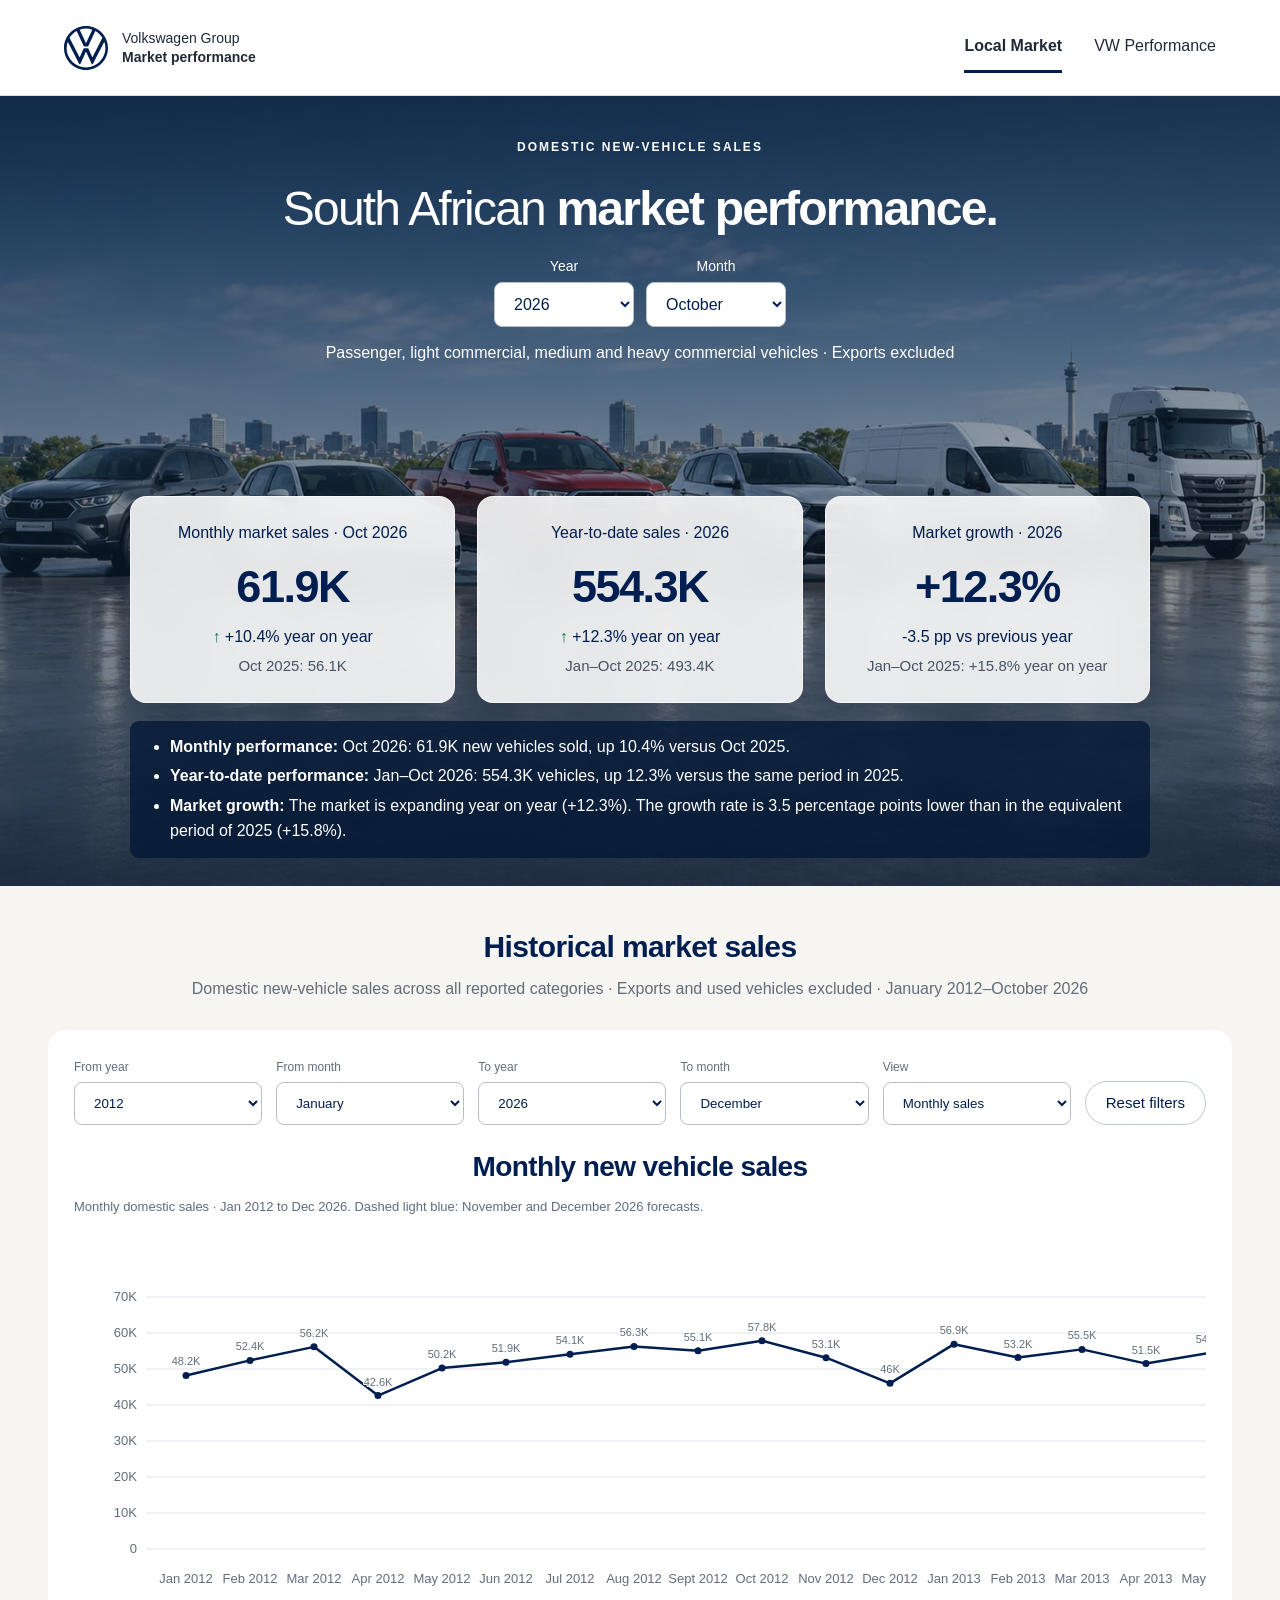
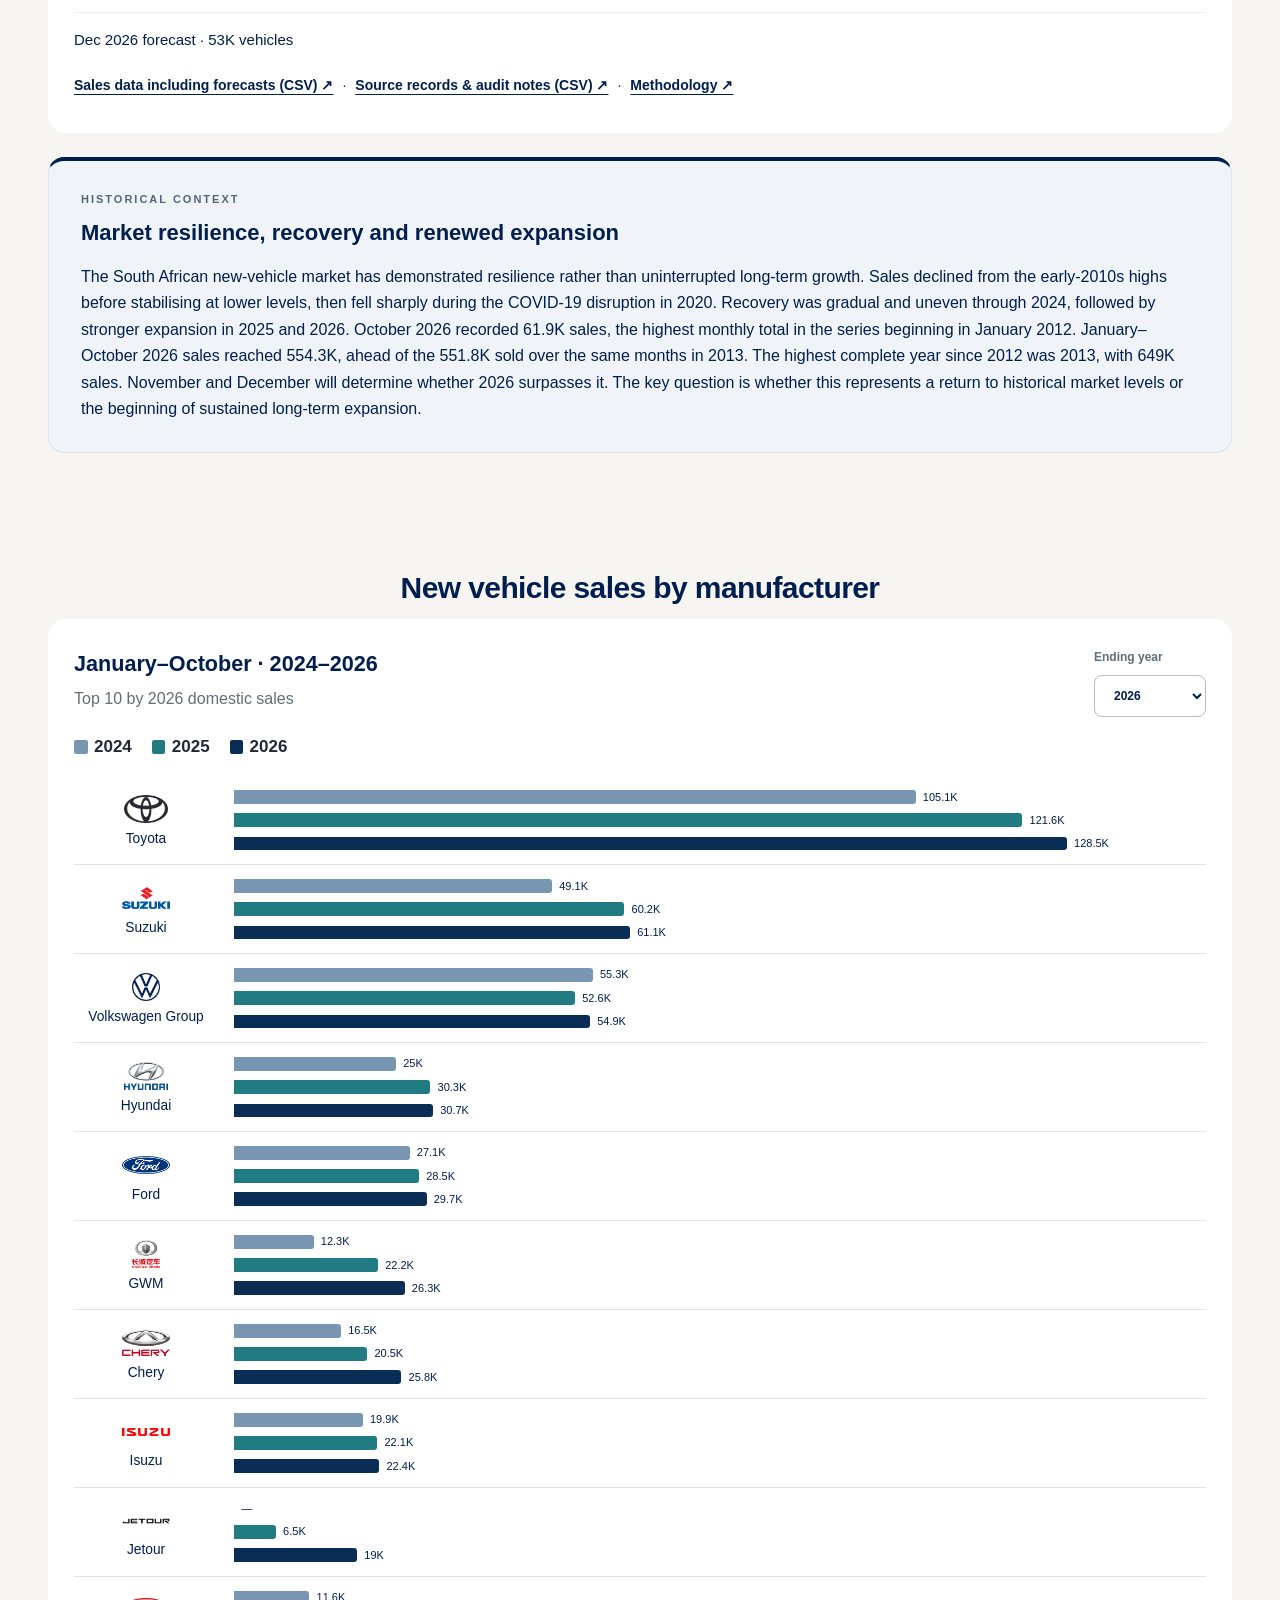
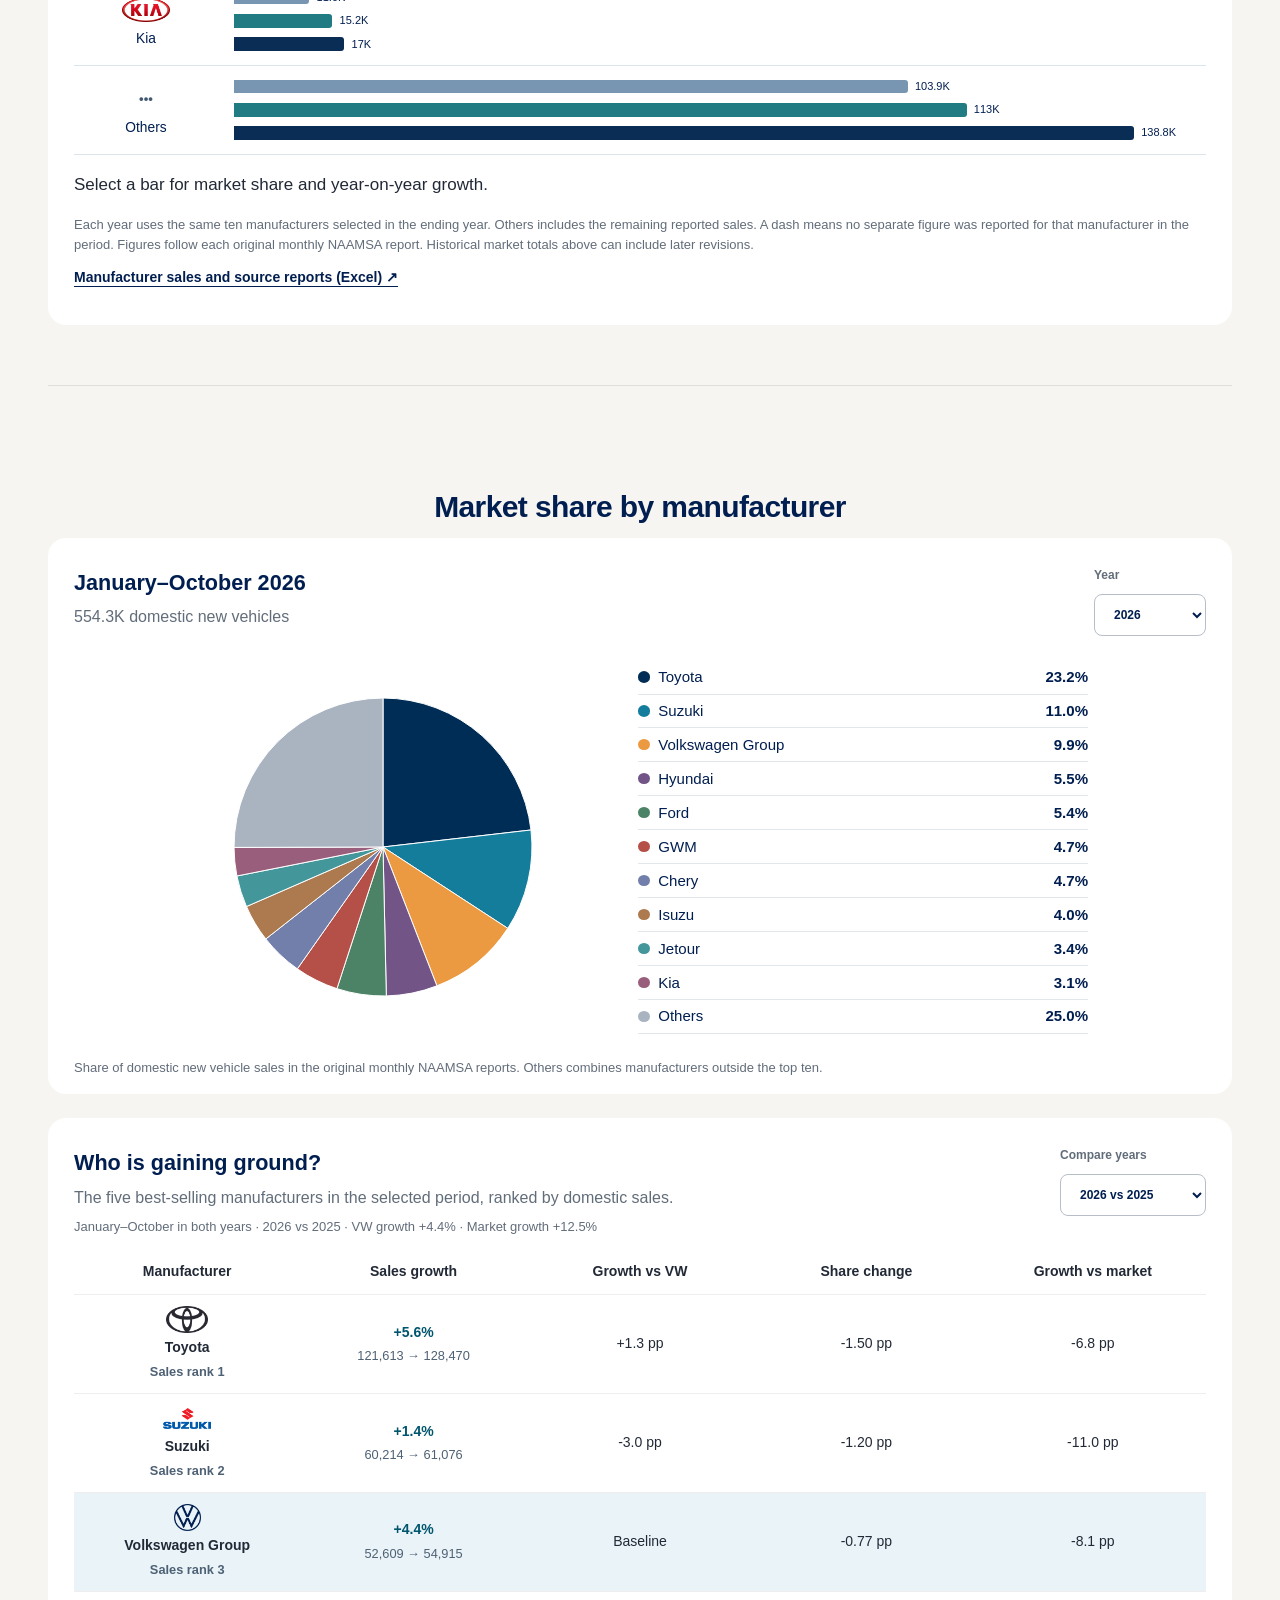
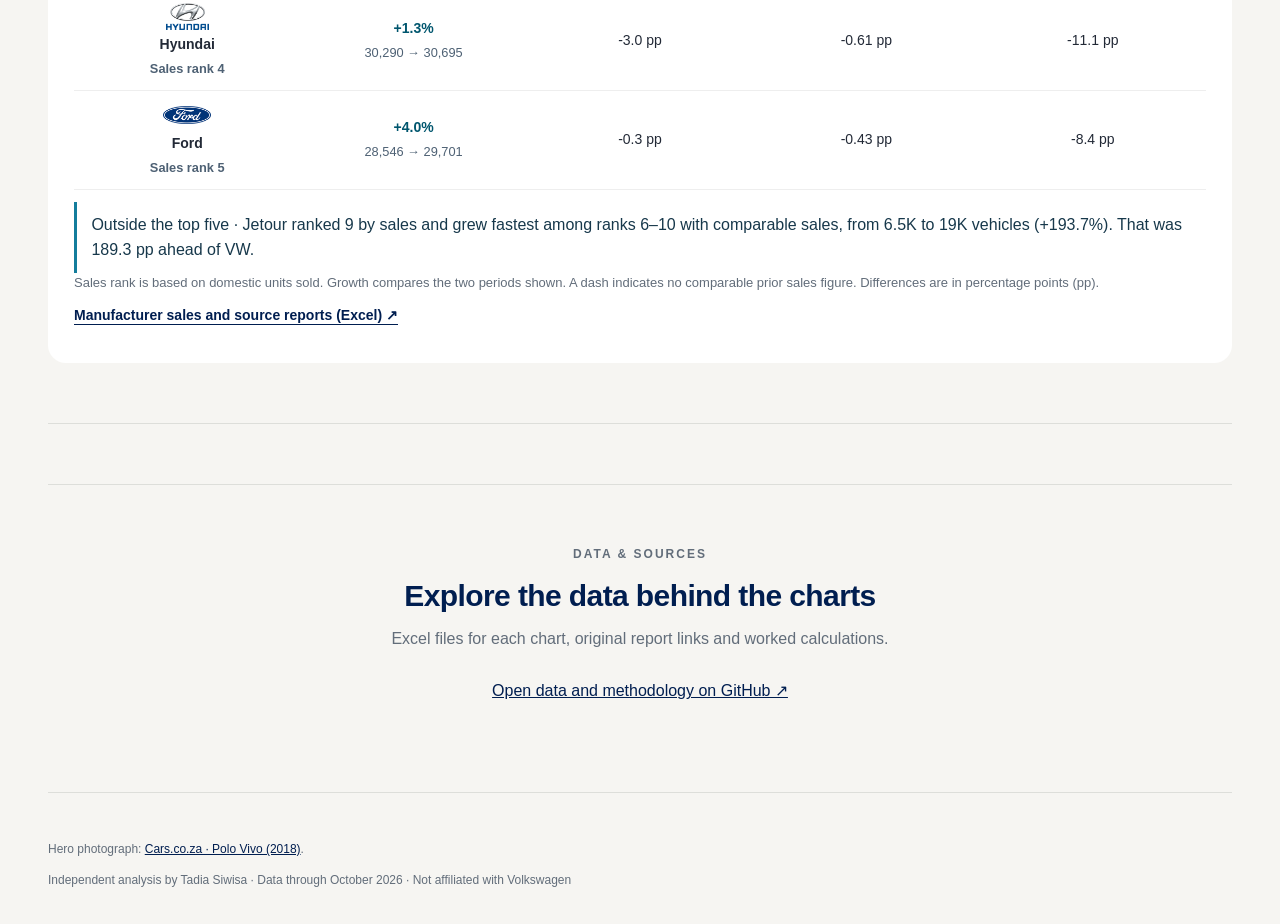
==== commit 66dce970: "Show November and December forecasts in VW and market sales charts" ====
--- a/dashboard/index.html
+++ b/dashboard/index.html
@@ -1,8 +1,8 @@
 <!DOCTYPE html>
 
-<html lang="en"><head><meta charset="utf-8"/><meta content="width=device-width,initial-scale=1" name="viewport"/><title>Volkswagen Group SA | Domestic sales</title><meta content="South African domestic vehicle sales dashboard, January–October 2025 and 2026." name="description"/><link href="style.css?v=chart-labels-20261124" rel="stylesheet"/><link href="market.css?v=20261120-r2" rel="stylesheet"/><link rel="stylesheet" href="manufacturers.css?v=three-years"/><link rel="stylesheet" href="local-share.css?v=2"/></head><body>
+<html lang="en"><head><meta charset="utf-8"/><meta content="width=device-width,initial-scale=1" name="viewport"/><title>Volkswagen Group SA | Domestic sales</title><meta content="South African domestic vehicle sales dashboard, January–October 2025 and 2026." name="description"/><link href="style.css?v=100193ae" rel="stylesheet"/><link href="market.css?v=20261120-r2" rel="stylesheet"/><link rel="stylesheet" href="manufacturers.css?v=three-years"/><link rel="stylesheet" href="local-share.css?v=2"/></head><body>
 <header><a class="identity" href="#market"><img alt="Volkswagen" class="vw-mark" height="44" src="assets/vw-logo.svg" width="44"/><span>Volkswagen Group<br/><b>Market performance</b></span></a><nav aria-label="Dashboard views"><a class="active" href="#market" id="localTab">Local Market</a><a href="#overview" id="vwTab">VW Performance</a></nav></header>
-<main><section id="market" aria-labelledby="marketTitle"><div class="intro market-hero"><div class="eyebrow">DOMESTIC NEW-VEHICLE SALES</div><div class="heading"><h1 id="marketTitle">South African <strong>market performance.</strong></h1></div><label class="market-month-label">KPI month<select id="marketMonth" aria-label="Market KPI month"></select></label><p class="scope">Passenger, light commercial, medium and heavy commercial vehicles · Exports excluded</p><div id="marketKpis" class="kpis" aria-live="polite"></div><ul id="marketTakeaway" class="takeaway" aria-live="polite"></ul></div><h2 class="market-section-heading">Historical market sales</h2><p class="sub market-description">Domestic new-vehicle sales across all reported categories · Exports and used vehicles excluded · January 2012–October 2026</p><div class="chart-card" id="marketPanel"><div class="market-controls"><label>From year<select id="marketStart" aria-label="Market start year"></select></label><label>From month<select id="marketStartMonth" aria-label="Market start month"></select></label><label>To year<select id="marketEnd" aria-label="Market end year"></select></label><label>To month<select id="marketEndMonth" aria-label="Market end month"></select></label><label>View<select id="marketMode"><option value="monthly">Monthly sales</option><option value="annual">Annual sales</option></select></label><button type="button" id="marketReset">Reset filters</button></div><h2 id="marketChartTitle" class="chart-title">Monthly new vehicle sales</h2><p class="source" id="marketChartNote">Loading historical data…</p><div id="marketChart" class="chart" aria-label="Historical market sales chart"></div><p id="marketReadout" class="readout" aria-live="polite">Select a chart observation for its exact value.</p><p class="chart-data-link"><a href="assets/market-sales-2012-2026.csv" download>Chart data (CSV) ↗</a> · <a href="assets/market-provenance-2012-2026.csv" download>Source records &amp; audit notes (CSV) ↗</a> · <a href="https://github.com/Tadia-Siwisa/VW-Peformance-Dashboard/blob/main/notes/Methodology.md#9-historical-all-market-working-series-20122026">Methodology ↗</a></p></div><aside class="insight-tile sales-insights"><div class="eyebrow">HISTORICAL CONTEXT</div><h3>Market resilience, recovery and renewed expansion</h3><p>The South African new-vehicle market has demonstrated resilience rather than uninterrupted long-term growth. Sales declined from the early-2010s highs before stabilising at lower levels, then fell sharply during the COVID-19 disruption in 2020. Recovery was gradual and uneven through 2024, followed by stronger expansion in 2025 and 2026. October 2026 recorded 61.9K sales, the highest monthly total in the series beginning in January 2012. January–October 2026 sales reached 554.3K, ahead of the 551.8K sold over the same months in 2013. The highest complete year since 2012 was 2013, with 649K sales. November and December will determine whether 2026 surpasses it. The key question is whether this represents a return to historical market levels or the beginning of sustained long-term expansion.</p></aside>
+<main><section id="market" aria-labelledby="marketTitle"><div class="intro market-hero"><div class="eyebrow">DOMESTIC NEW-VEHICLE SALES</div><div class="heading"><h1 id="marketTitle">South African <strong>market performance.</strong></h1></div><label class="market-month-label">KPI month<select id="marketMonth" aria-label="Market KPI month"></select></label><p class="scope">Passenger, light commercial, medium and heavy commercial vehicles · Exports excluded</p><div id="marketKpis" class="kpis" aria-live="polite"></div><ul id="marketTakeaway" class="takeaway" aria-live="polite"></ul></div><h2 class="market-section-heading">Historical market sales</h2><p class="sub market-description">Domestic new-vehicle sales across all reported categories · Exports and used vehicles excluded · January 2012–October 2026</p><div class="chart-card" id="marketPanel"><div class="market-controls"><label>From year<select id="marketStart" aria-label="Market start year"></select></label><label>From month<select id="marketStartMonth" aria-label="Market start month"></select></label><label>To year<select id="marketEnd" aria-label="Market end year"></select></label><label>To month<select id="marketEndMonth" aria-label="Market end month"></select></label><label>View<select id="marketMode"><option value="monthly">Monthly sales</option><option value="annual">Annual sales</option></select></label><button type="button" id="marketReset">Reset filters</button></div><h2 id="marketChartTitle" class="chart-title">Monthly new vehicle sales</h2><p class="source" id="marketChartNote">Loading historical data…</p><div id="marketChart" class="chart" aria-label="Historical market sales chart"></div><p id="marketReadout" class="readout" aria-live="polite">Select a chart observation for its exact value.</p><p class="chart-data-link"><a href="assets/domestic-sales-with-forecasts.csv" download>Sales data including forecasts (CSV) ↗</a> · <a href="assets/market-provenance-2012-2026.csv" download>Source records &amp; audit notes (CSV) ↗</a> · <a href="https://github.com/Tadia-Siwisa/VW-Peformance-Dashboard/blob/main/notes/Methodology.md#9-historical-all-market-working-series-20122026">Methodology ↗</a></p></div><aside class="insight-tile sales-insights"><div class="eyebrow">HISTORICAL CONTEXT</div><h3>Market resilience, recovery and renewed expansion</h3><p>The South African new-vehicle market has demonstrated resilience rather than uninterrupted long-term growth. Sales declined from the early-2010s highs before stabilising at lower levels, then fell sharply during the COVID-19 disruption in 2020. Recovery was gradual and uneven through 2024, followed by stronger expansion in 2025 and 2026. October 2026 recorded 61.9K sales, the highest monthly total in the series beginning in January 2012. January–October 2026 sales reached 554.3K, ahead of the 551.8K sold over the same months in 2013. The highest complete year since 2012 was 2013, with 649K sales. November and December will determine whether 2026 surpasses it. The key question is whether this represents a return to historical market levels or the beginning of sustained long-term expansion.</p></aside>
 <section id="manufacturers" aria-labelledby="manufacturerTitle">
   <h2 class="market-section-heading" id="manufacturerTitle">New vehicle sales by manufacturer</h2>
   <div class="chart-card manufacturer-card">
@@ -35,7 +35,7 @@
 </section></section>
 <section class="intro" id="overview"><div class="eyebrow">SOUTH AFRICA · DOMESTIC NEW-VEHICLE SALES</div><div class="heading"><h1>Current <strong>performance.</strong></h1><div class="year-controls"><label>Year <select id="vwKpiYear"></select></label><label>Month <select id="month" aria-label="KPI month"></select></label></div></div><p class="scope">Passenger, light commercial and commercial vehicles · Exports excluded</p><div class="kpis" id="kpis"></div><ul aria-live="polite" class="takeaway" id="takeaway"></ul></section>
 <div class="jump"><a href="#sales">Sales trend</a><a href="#models">Models</a><a href="#growth">Growth</a><a href="#competitors">Competitor growth</a><a href="#conclusion">Conclusion</a></div>
-<section id="sales"><div class="eyebrow">01 / OVERALL PERFORMANCE</div><div class="chart-card"><h2 class="chart-title">Monthly domestic sales</h2><p class="sub">Volkswagen Group SA domestic new-vehicle sales · Passenger, light commercial and commercial vehicles · Exports excluded</p><div class="year-controls"><label id="vwSalesYearLabel">Year <select id="vwSalesYear"></select></label></div><p class="source" id="salesModeNote"></p><div class="chart" id="salesChart"></div><p aria-live="polite" id="salesReadout"></p><p class="chart-data-link"><a href="assets/manufacturer-sales.xlsx" download>Data sources <span aria-hidden="true">↗</span></a> <span class="chart-data-hint">Excel (.xlsx)</span></p></div><aside aria-labelledby="salesInsightsTitle" class="insight-tile sales-insights">
+<section id="sales"><div class="eyebrow">01 / OVERALL PERFORMANCE</div><div class="chart-card"><h2 class="chart-title">Monthly domestic sales</h2><p class="sub">Volkswagen Group SA domestic new-vehicle sales · Passenger, light commercial and commercial vehicles · Exports excluded</p><div class="year-controls"><label id="vwSalesYearLabel">Year <select id="vwSalesYear"></select></label></div><p class="source" id="salesModeNote"></p><div class="chart" id="salesChart"></div><p aria-live="polite" id="salesReadout"></p><p class="chart-data-link"><a href="assets/domestic-sales-with-forecasts.csv" download>Sales data including forecasts (CSV) ↗</a> · <a href="assets/manufacturer-sales.xlsx" download>Data sources <span aria-hidden="true">↗</span></a> <span class="chart-data-hint">Excel (.xlsx)</span></p></div><aside aria-labelledby="salesInsightsTitle" class="insight-tile sales-insights">
 <div class="eyebrow">2026 INSIGHTS · COMPARED WITH 2025</div>
 <div class="insight-summary"><div><h3 id="salesInsightsTitle">A weaker start, but more vehicles sold overall</h3><p>Volkswagen Group SA sold <strong>54.9K vehicles</strong> in January–October 2026, compared with <strong>52.6K</strong> in 2025. Gains from March onward more than offset the January–February shortfall.</p></div><div class="insight-stat"><strong>+4.4%</strong><span>January–October sales</span><small>2.3K more vehicles</small></div></div>
 <div class="insight-explanations">
@@ -44,7 +44,7 @@
 </div>
 <p class="insight-footnote">Checked against naamsa’s January–October 2025 and 2026 reports on 11 November 2026. Totals sum verified, as-published monthly VW sales. <a href="https://github.com/Tadia-Siwisa/VW-Peformance-Dashboard/blob/main/notes/Methodology.md">Verification and revision notes ↗</a></p>
 </aside>
-<div class="chart-card" id="annual-sales"><h2 class="chart-title">Annual domestic sales</h2><p class="sub">Volkswagen Group SA · Full calendar years · Exports excluded</p><div class="chart" id="annualSalesChart"></div><p aria-live="polite" id="annualSalesReadout"></p><p class="source">April 2020 contributes zero VW sales. Other manufacturers account for all 574 domestic sales reported that month.</p></div>
+<div class="chart-card" id="annual-sales"><h2 class="chart-title">Annual domestic sales</h2><p class="sub">Volkswagen Group SA · Full calendar years · 2026 estimate includes January–October actuals and November–December forecasts · Exports excluded</p><div class="chart" id="annualSalesChart"></div><p aria-live="polite" id="annualSalesReadout"></p><p class="source">April 2020 contributes zero VW sales. Other manufacturers account for all 574 domestic sales reported that month.</p></div>
 <aside aria-labelledby="annualInsightsTitle" class="insight-tile sales-insights">
 <div class="eyebrow">ANNUAL SALES · 2012–2025</div>
 <div class="insight-summary"><div><h3 id="annualInsightsTitle">Domestic sales fell each year after the 2021 rebound</h3><p>VW Group SA sold <strong>71.6K vehicles in 2021</strong>, up from 63.5K in 2020. Sales then fell for four consecutive years, reaching <strong>63.7K in 2025</strong>, just 185 vehicles above the 2020 total.</p></div><div class="insight-stat"><strong>−41.3%</strong><span>2025 sales versus 2012</span><small>44.7K fewer vehicles</small></div></div>
@@ -58,4 +58,4 @@
 
 <section id="conclusion" aria-labelledby="conclusionTitle"><div class="eyebrow">04 / CONCLUSION</div><aside class="insight-tile sales-insights conclusion-tile"><h2 id="conclusionTitle">Volkswagen is growing, but falling behind the market’s pace</h2><p>Across January–October 2026, Volkswagen Group SA sold <strong>4.4% more vehicles</strong> than in the same months of 2025, while the market grew <strong>12.3%</strong>. Its share of January–October sales fell from <strong>10.66% in 2025 to 9.91% in 2026</strong>, a decline of 0.76 percentage points. Volkswagen outgrew the market in only April and May. Those gains may partly reflect a weaker 2025 comparison base: Kariega’s production shutdown fell in April–May 2025, although its effect on domestic sales has not been established.</p><h3>Year-end market forecast</h3><p>With 554.3K vehicles sold through October, the November 2026 outlook projects <strong>58.5K market sales in November</strong> and <strong>53K in December</strong>. That would bring the full year to <strong>665.8K vehicles</strong>, up 11.5% from 2025. The model underpredicted both months in each of five historical year-end tests.</p><div class="insight-explanations"><article><span class="insight-label">BUSINESS IMPLICATION</span><h4>Sales growth alone is not enough to hold market share</h4><p>Volkswagen sold more vehicles, but accounted for a smaller share of the expanding market. To maintain its share, its sales need to grow at least as fast as the market. October’s share losses also affected Toyota and Suzuki, while Chery and the remaining manufacturers combined gained share. The business question is where the additional sales are happening and how Volkswagen can compete for them. These figures do not establish why buyers chose other brands.</p></article><article><span class="insight-label">RECOMMENDED NEXT STEP</span><h4>Identify where growth is happening, then understand the buyer</h4><p>Identify which rival models and vehicle categories account for the additional sales over the same period. Then compare the Polo Vivo and Polo with alternatives that meet similar buyer needs and budgets, looking at price, features and what buyers value. This would help distinguish between Volkswagen losing ground within comparable categories and market growth occurring elsewhere. Buyer and dealer feedback would help test the possible explanations; sales totals alone cannot show customers switching brands.</p></article></div><p class="insight-footnote">Scope: January–October sales growth and market share, with October competitor comparisons. Selected publication revisions and model-data gaps are documented in the <a href="https://github.com/Tadia-Siwisa/VW-Peformance-Dashboard/blob/main/notes/Methodology.md">methodology</a>.</p></aside></section>
 <section id="sources"><div class="eyebrow">DATA &amp; SOURCES</div><h2>Explore the data behind the charts</h2><p class="sub">Excel files for each chart, original report links and worked calculations.</p><p class="sub"><a href="https://github.com/Tadia-Siwisa/VW-Peformance-Dashboard" target="_blank" rel="noopener">Open data and methodology on GitHub ↗</a></p></section>
-<footer><p>Hero photograph: <a href="https://www.cars.co.za/motoring-news/volkswagen-polo-vivo-2018-review/41745/" rel="noopener" target="_blank">Cars.co.za · Polo Vivo (2018)</a>.</p>Independent analysis by Tadia Siwisa · Data through October 2026 · Not affiliated with Volkswagen</footer></main><script src="app.js?v=a0dea554"></script><script src="market.js?v=compact-counts" defer></script><script src="manufacturers.js?v=three-years" defer></script><script src="local-share.js?v=compact-counts" defer></script></body></html>
+<footer><p>Hero photograph: <a href="https://www.cars.co.za/motoring-news/volkswagen-polo-vivo-2018-review/41745/" rel="noopener" target="_blank">Cars.co.za · Polo Vivo (2018)</a>.</p>Independent analysis by Tadia Siwisa · Data through October 2026 · Not affiliated with Volkswagen</footer></main><script src="app.js?v=sales-forecast-1"></script><script src="market.js?v=sales-forecast-1" defer></script><script src="manufacturers.js?v=three-years" defer></script><script src="local-share.js?v=compact-counts" defer></script></body></html>
